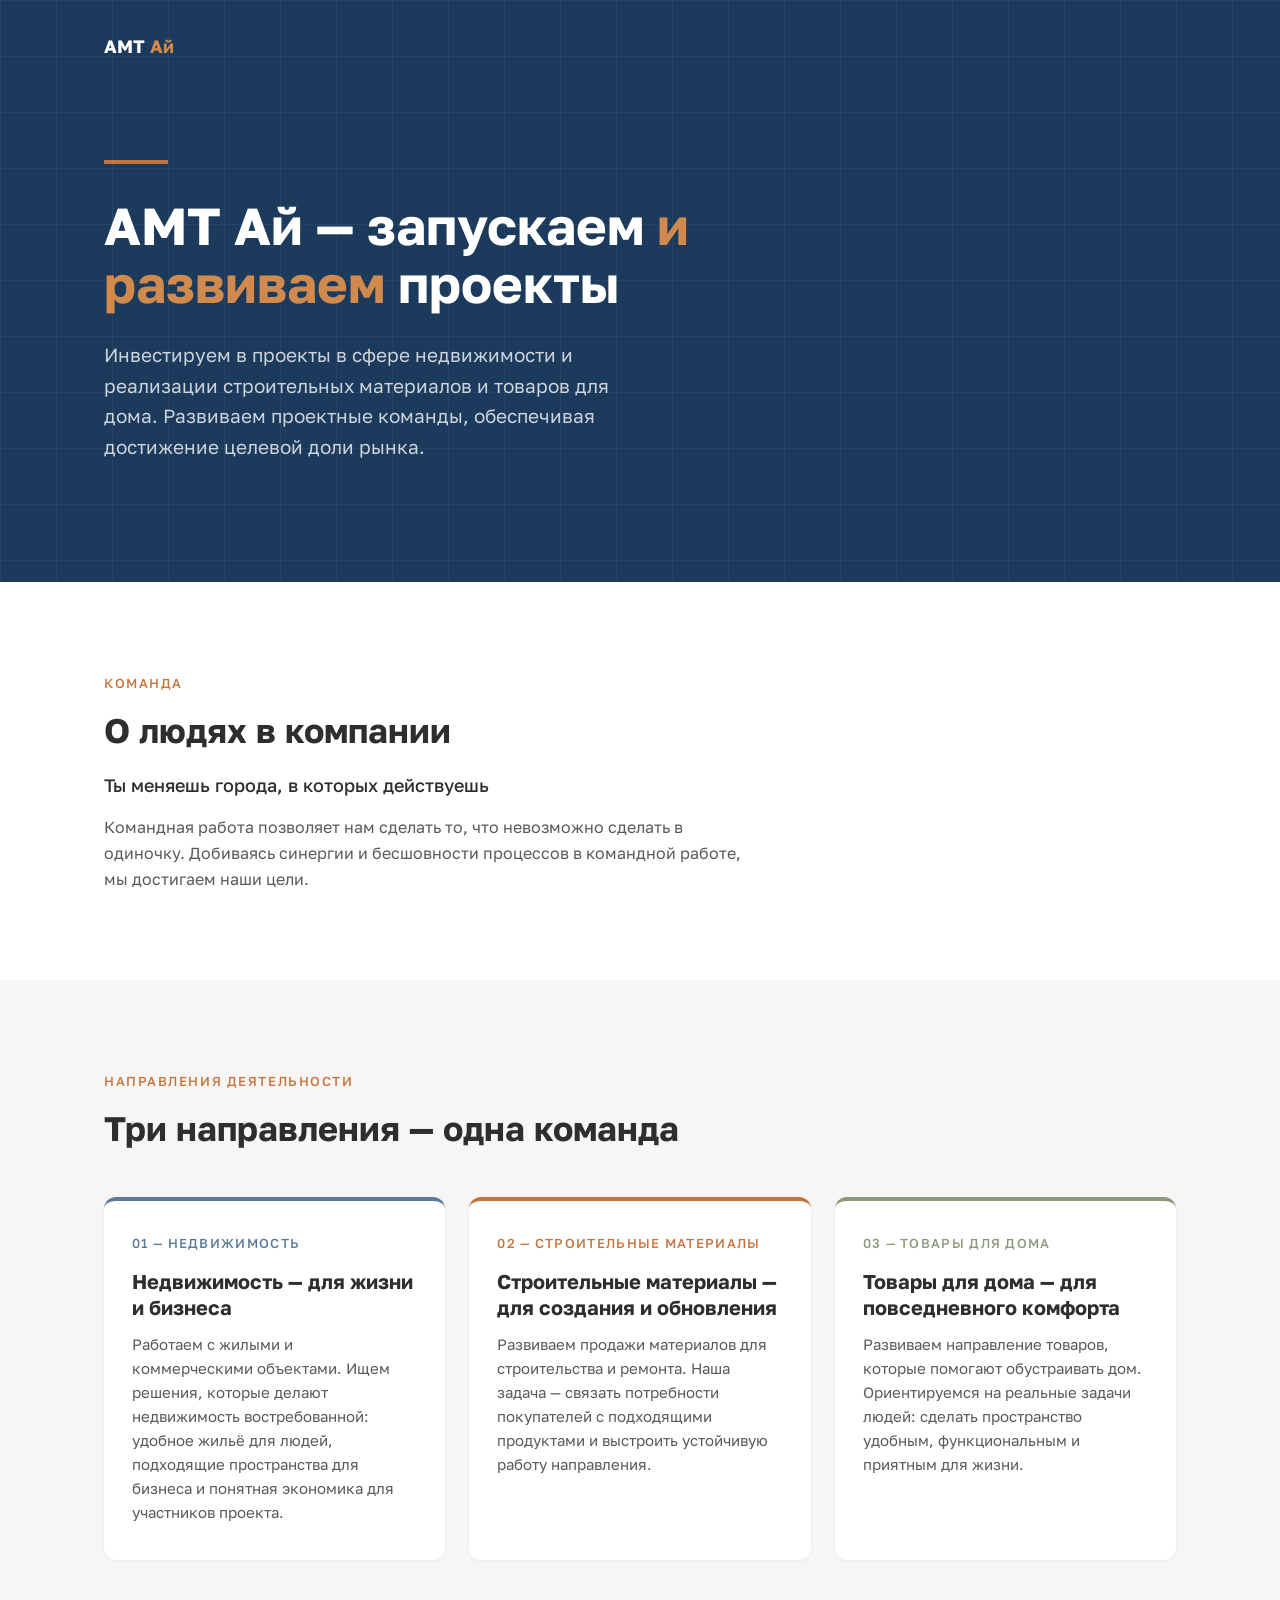
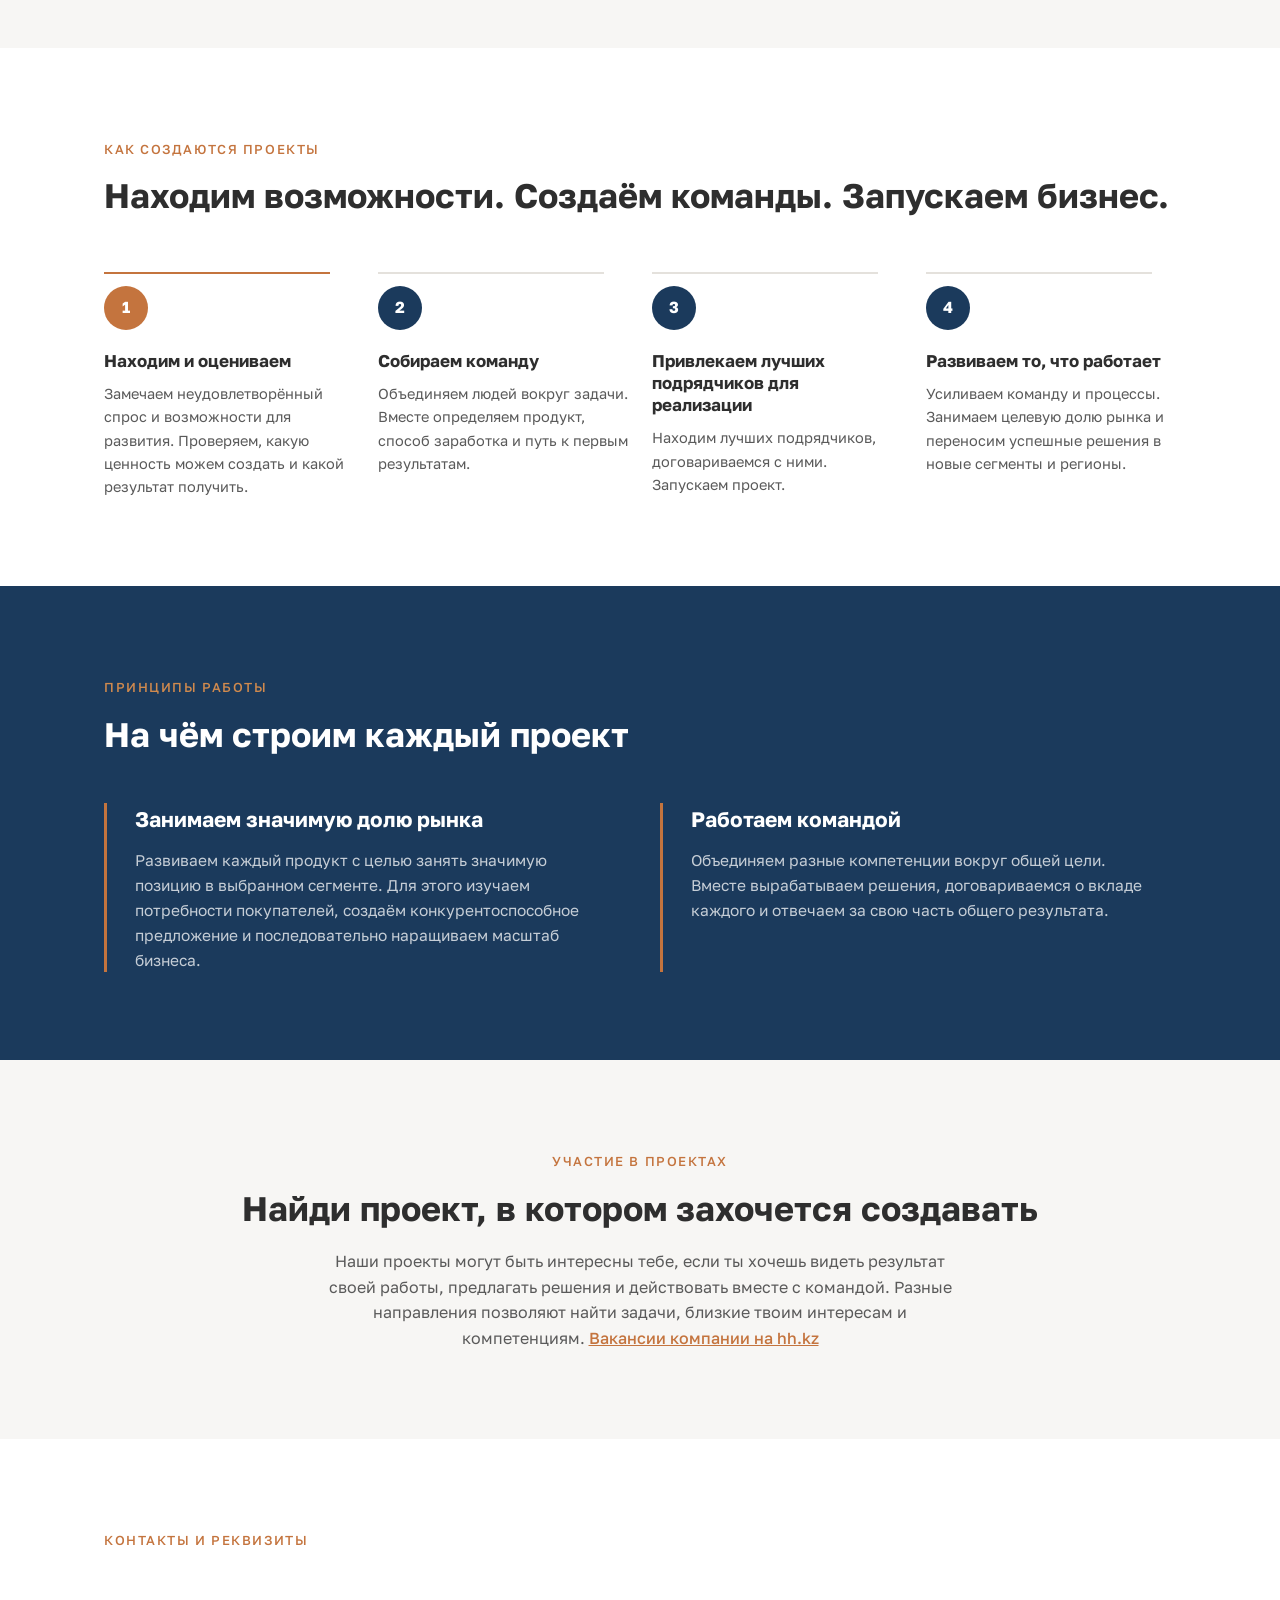
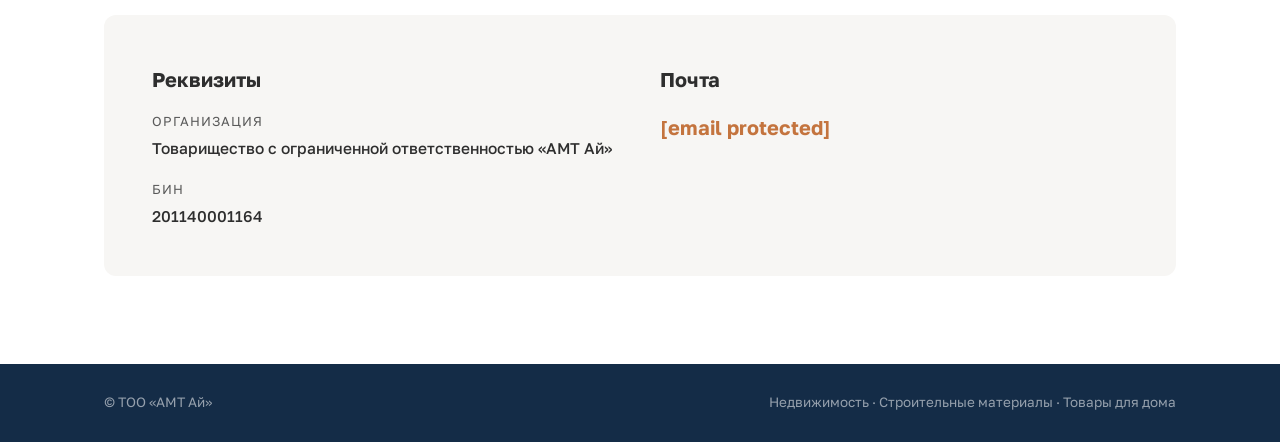
==== index.html @ 1045386e "Add files via upload" ====
<!DOCTYPE html>
<html lang="ru">
<head>
<meta charset="UTF-8">
<meta name="viewport" content="width=device-width, initial-scale=1.0">
<title>АМТ Ай — запускаем и развиваем проекты</title>
<link rel="preconnect" href="https://fonts.googleapis.com">
<link rel="preconnect" href="https://fonts.gstatic.com" crossorigin>
<link href="https://fonts.googleapis.com/css2?family=Golos+Text:wght@400;500;700&display=swap" rel="stylesheet">
<style>
  :root {
    --navy: #1B3A5C;
    --navy-dark: #142C47;
    --terra: #C4743E;
    --terra-light: #D08A4E;
    --steel: #5B7A99;
    --sage: #8A9A7B;
    --bg-warm: #F7F6F4;
    --text: #2E2E2E;
    --text-muted: #5A5A5A;
    --white: #FFFFFF;
  }
  * { margin: 0; padding: 0; box-sizing: border-box; }
  body {
    font-family: 'Golos Text', 'Segoe UI', Arial, sans-serif;
    color: var(--text);
    background: var(--white);
    line-height: 1.6;
  }
  .container { max-width: 1120px; margin: 0 auto; padding: 0 24px; }
  section { padding: 88px 0; }
  .section-label {
    display: inline-block;
    font-size: 13px;
    letter-spacing: 0.12em;
    text-transform: uppercase;
    color: var(--terra);
    margin-bottom: 16px;
    font-weight: 500;
  }
  h2 { font-size: 34px; line-height: 1.2; font-weight: 700; margin-bottom: 20px; }
  h2 + .lead { font-size: 18px; color: var(--text-muted); max-width: 640px; }
  p.body-text { color: var(--text-muted); max-width: 640px; }

  /* ---------- 1. Hero ---------- */
  .hero {
    background: var(--navy);
    color: var(--white);
    padding: 0;
    position: relative;
    overflow: hidden;
  }
  .hero::before {
    content: "";
    position: absolute; inset: 0;
    background-image:
      linear-gradient(rgba(255,255,255,0.05) 1px, transparent 1px),
      linear-gradient(90deg, rgba(255,255,255,0.05) 1px, transparent 1px);
    background-size: 56px 56px;
    pointer-events: none;
  }
  .hero-inner {
    position: relative;
    padding: 160px 24px 120px;
    max-width: 1120px;
    margin: 0 auto;
  }
  .hero .brand {
    position: absolute;
    top: 32px; left: 24px;
    font-size: 18px; font-weight: 700;
    color: var(--white);
  }
  .hero .brand span { color: var(--terra-light); }
  .hero h1 { font-size: 52px; line-height: 1.12; font-weight: 700; max-width: 720px; margin-bottom: 28px; }
  .hero h1 em { font-style: normal; color: var(--terra-light); }
  .hero p { font-size: 19px; color: rgba(255,255,255,0.78); max-width: 560px; }
  .hero-rule { width: 64px; height: 4px; background: var(--terra); margin-bottom: 32px; }

  /* ---------- 2. People ---------- */
  .people { background: var(--white); }
  .people-grid { display: grid; grid-template-columns: 1fr; gap: 64px; align-items: center; }

  /* ---------- 3. Directions ---------- */
  .directions { background: var(--bg-warm); }
  .cards { display: grid; grid-template-columns: repeat(3, 1fr); gap: 24px; margin-top: 48px; }
  .card {
    background: var(--white);
    border-radius: 12px;
    padding: 32px 28px 36px;
    border-top: 4px solid var(--steel);
    box-shadow: 0 1px 3px rgba(27,58,92,0.06);
  }
  .card.c2 { border-top-color: var(--terra); }
  .card.c3 { border-top-color: var(--sage); }
  .card-mark { font-size: 13px; font-weight: 500; letter-spacing: 0.1em; text-transform: uppercase; margin-bottom: 14px; }
  .card.c1 .card-mark { color: var(--steel); }
  .card.c2 .card-mark { color: var(--terra); }
  .card.c3 .card-mark { color: var(--sage); }
  .card h3 { font-size: 20px; font-weight: 700; margin-bottom: 12px; line-height: 1.3; }
  .card p { font-size: 15px; color: var(--text-muted); }

  /* ---------- 4. Process ---------- */
  .process { background: var(--white); }
  .steps { display: grid; grid-template-columns: repeat(4, 1fr); gap: 24px; margin-top: 56px; position: relative; }
  .step { padding-top: 28px; position: relative; }
  .step::before {
    content: "";
    position: absolute; top: 0; left: 0; right: 24px;
    height: 2px; background: #E4E1DC;
  }
  .step:first-child::before { background: var(--terra); }
  .step-num {
    width: 44px; height: 44px; border-radius: 50%;
    background: var(--navy); color: var(--white);
    display: flex; align-items: center; justify-content: center;
    font-weight: 700; font-size: 16px;
    margin: -14px 0 20px;
    position: relative; z-index: 1;
  }
  .step:first-child .step-num { background: var(--terra); }
  .step h4 { font-size: 17px; font-weight: 700; margin-bottom: 10px; line-height: 1.3; }
  .step p { font-size: 14.5px; color: var(--text-muted); }

  /* ---------- 5. Principles ---------- */
  .principles { background: var(--navy); color: var(--white); }
  .principles .section-label { color: var(--terra-light); }
  .principles h2 { color: var(--white); }
  .principles-grid { display: grid; grid-template-columns: 1fr 1fr; gap: 40px; margin-top: 48px; }
  .principle {
    border-left: 3px solid var(--terra);
    padding-left: 28px;
  }
  .principle h3 { font-size: 21px; font-weight: 700; margin-bottom: 12px; }
  .principle p { color: rgba(255,255,255,0.75); font-size: 15.5px; max-width: 460px; }

  /* ---------- 6. Participation ---------- */
  .participate { background: var(--bg-warm); text-align: center; }
  .participate p { margin: 0 auto; }

  /* ---------- 7. Contacts ---------- */
  .contacts { background: var(--white); }
  .contacts-box {
    background: var(--bg-warm);
    border-radius: 12px;
    padding: 48px;
    display: grid; grid-template-columns: 1fr 1fr; gap: 40px;
    margin-top: 48px;
  }
  .contacts-box h3 { font-size: 20px; font-weight: 700; margin-bottom: 16px; }
  .contacts-box dl { font-size: 15.5px; }
  .contacts-box dt { color: var(--text-muted); font-size: 13px; text-transform: uppercase; letter-spacing: 0.08em; margin-bottom: 4px; margin-top: 18px; }
  .contacts-box dt:first-child { margin-top: 0; }
  .contacts-box dd { font-weight: 500; }
  .contacts-box a { color: var(--terra); text-decoration: none; font-size: 20px; font-weight: 700; }
  .contacts-box a:hover { text-decoration: underline; }

  footer {
    background: var(--navy-dark);
    color: rgba(255,255,255,0.55);
    font-size: 13.5px;
    padding: 28px 0;
  }
  footer .container { display: flex; justify-content: space-between; flex-wrap: wrap; gap: 12px; }

  @media (max-width: 900px) {
    section { padding: 64px 0; }
    .hero h1 { font-size: 36px; }
    .hero-inner { padding: 120px 24px 80px; }
    .people-grid, .principles-grid, .contacts-box { grid-template-columns: 1fr; }
    .cards { grid-template-columns: 1fr; }
    .steps { grid-template-columns: 1fr 1fr; }
    h2 { font-size: 28px; }
  }
  @media (max-width: 560px) {
    .steps { grid-template-columns: 1fr; }
  }
</style>
<base target="_blank">
</head>
<body>

<!-- Раздел 1 -->
<section class="hero">
  <div class="hero-inner">
    <div class="brand">АМТ <span>Ай</span></div>
    <div class="hero-rule"></div>
    <h1>АМТ Ай — запускаем <em>и развиваем</em> проекты</h1>
    <p>Инвестируем в проекты в сфере недвижимости и реализации строительных материалов и товаров для дома. Развиваем проектные команды, обеспечивая достижение целевой доли рынка.</p>
  </div>
</section>

<!-- Раздел 2 -->
<section class="people">
  <div class="container people-grid">
    <div>
      <span class="section-label">Команда</span>
      <h2>О людях в компании</h2>
      <p class="body-text" style="font-size:18px; font-weight:500; color:var(--text); margin-bottom:16px;">Ты меняешь города, в которых действуешь</p>
      <p class="body-text">Командная работа позволяет нам сделать то, что невозможно сделать в одиночку. Добиваясь синергии и бесшовности процессов в командной работе, мы достигаем наши цели.</p>
    </div>
  </div>
</section>

<!-- Раздел 3 -->
<section class="directions">
  <div class="container">
    <span class="section-label">Направления деятельности</span>
    <h2>Три направления — одна команда</h2>
    <div class="cards">
      <div class="card c1">
        <div class="card-mark">01 — Недвижимость</div>
        <h3>Недвижимость — для жизни и бизнеса</h3>
        <p>Работаем с жилыми и коммерческими объектами. Ищем решения, которые делают недвижимость востребованной: удобное жильё для людей, подходящие пространства для бизнеса и понятная экономика для участников проекта.</p>
      </div>
      <div class="card c2">
        <div class="card-mark">02 — Строительные материалы</div>
        <h3>Строительные материалы — для создания и обновления</h3>
        <p>Развиваем продажи материалов для строительства и ремонта. Наша задача — связать потребности покупателей с подходящими продуктами и выстроить устойчивую работу направления.</p>
      </div>
      <div class="card c3">
        <div class="card-mark">03 — Товары для дома</div>
        <h3>Товары для дома — для повседневного комфорта</h3>
        <p>Развиваем направление товаров, которые помогают обустраивать дом. Ориентируемся на реальные задачи людей: сделать пространство удобным, функциональным и приятным для жизни.</p>
      </div>
    </div>
  </div>
</section>

<!-- Раздел 4 -->
<section class="process">
  <div class="container">
    <span class="section-label">Как создаются проекты</span>
    <h2>Находим возможности. Создаём команды. Запускаем бизнес.</h2>
    <div class="steps">
      <div class="step">
        <div class="step-num">1</div>
        <h4>Находим и оцениваем</h4>
        <p>Замечаем неудовлетворённый спрос и возможности для развития. Проверяем, какую ценность можем создать и какой результат получить.</p>
      </div>
      <div class="step">
        <div class="step-num">2</div>
        <h4>Собираем команду</h4>
        <p>Объединяем людей вокруг задачи. Вместе определяем продукт, способ заработка и путь к первым результатам.</p>
      </div>
      <div class="step">
        <div class="step-num">3</div>
        <h4>Привлекаем лучших подрядчиков для реализации</h4>
        <p>Находим лучших подрядчиков, договариваемся с ними. Запускаем проект.</p>
      </div>
      <div class="step">
        <div class="step-num">4</div>
        <h4>Развиваем то, что работает</h4>
        <p>Усиливаем команду и процессы. Занимаем целевую долю рынка и переносим успешные решения в новые сегменты и регионы.</p>
      </div>
    </div>
  </div>
</section>

<!-- Раздел 5 -->
<section class="principles">
  <div class="container">
    <span class="section-label">Принципы работы</span>
    <h2>На чём строим каждый проект</h2>
    <div class="principles-grid">
      <div class="principle">
        <h3>Занимаем значимую долю рынка</h3>
        <p>Развиваем каждый продукт с целью занять значимую позицию в выбранном сегменте. Для этого изучаем потребности покупателей, создаём конкурентоспособное предложение и последовательно наращиваем масштаб бизнеса.</p>
      </div>
      <div class="principle">
        <h3>Работаем командой</h3>
        <p>Объединяем разные компетенции вокруг общей цели. Вместе вырабатываем решения, договариваемся о вкладе каждого и отвечаем за свою часть общего результата.</p>
      </div>
    </div>
  </div>
</section>

<!-- Раздел 6 -->
<section class="participate">
  <div class="container">
    <span class="section-label">Участие в проектах</span>
    <h2>Найди проект, в котором захочется создавать</h2>
    <p class="body-text">Наши проекты могут быть интересны тебе, если ты хочешь видеть результат своей работы, предлагать решения и действовать вместе с командой. Разные направления позволяют найти задачи, близкие твоим интересам и компетенциям. <a href="https://hh.kz/employer/12506091?hhtmFrom=vacancy_search_list&amp;tab=VACANCIES" style="color:var(--terra); font-weight:500;">Вакансии компании на hh.kz</a></p>
  </div>
</section>

<!-- Раздел 7 -->
<section class="contacts">
  <div class="container">
    <span class="section-label">Контакты и реквизиты</span>
    <div class="contacts-box">
      <div>
        <h3>Реквизиты</h3>
        <dl>
          <dt>Организация</dt>
          <dd>Товарищество с ограниченной ответственностью «АМТ Ай»</dd>
          <dt>БИН</dt>
          <dd>201140001164</dd>
        </dl>
      </div>
      <div>
        <h3>Почта</h3>
        <a href="/cdn-cgi/l/email-protection#7910171f163918140d541810571a1614"><span class="__cf_email__" data-cfemail="5a33343c351a3b372e773b3374393537">[email&#160;protected]</span></a>
      </div>
    </div>
  </div>
</section>

<footer>
  <div class="container">
    <span>© ТОО «АМТ Ай»</span>
    <span>Недвижимость · Строительные материалы · Товары для дома</span>
  </div>
</footer>

<script data-cfasync="false" src="/cdn-cgi/scripts/5c5dd728/cloudflare-static/email-decode.min.js"></script></body>
</html>
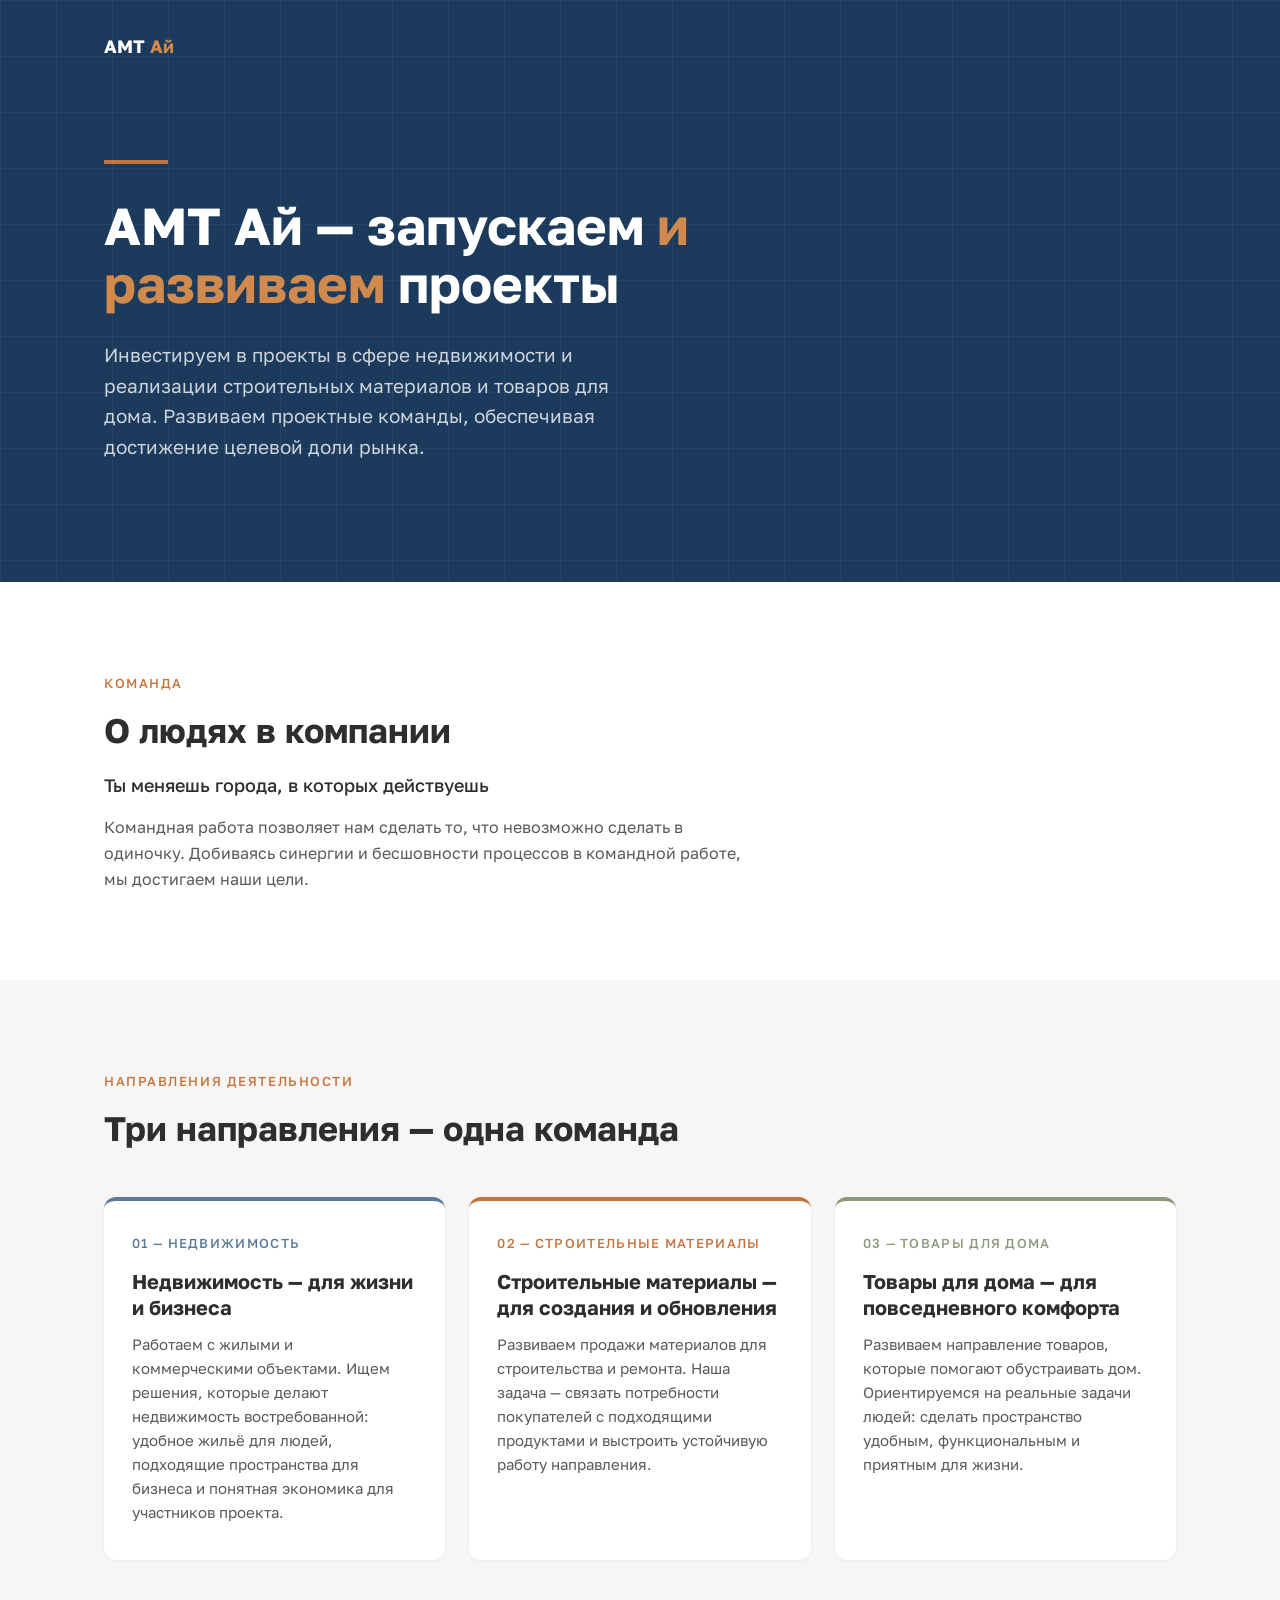
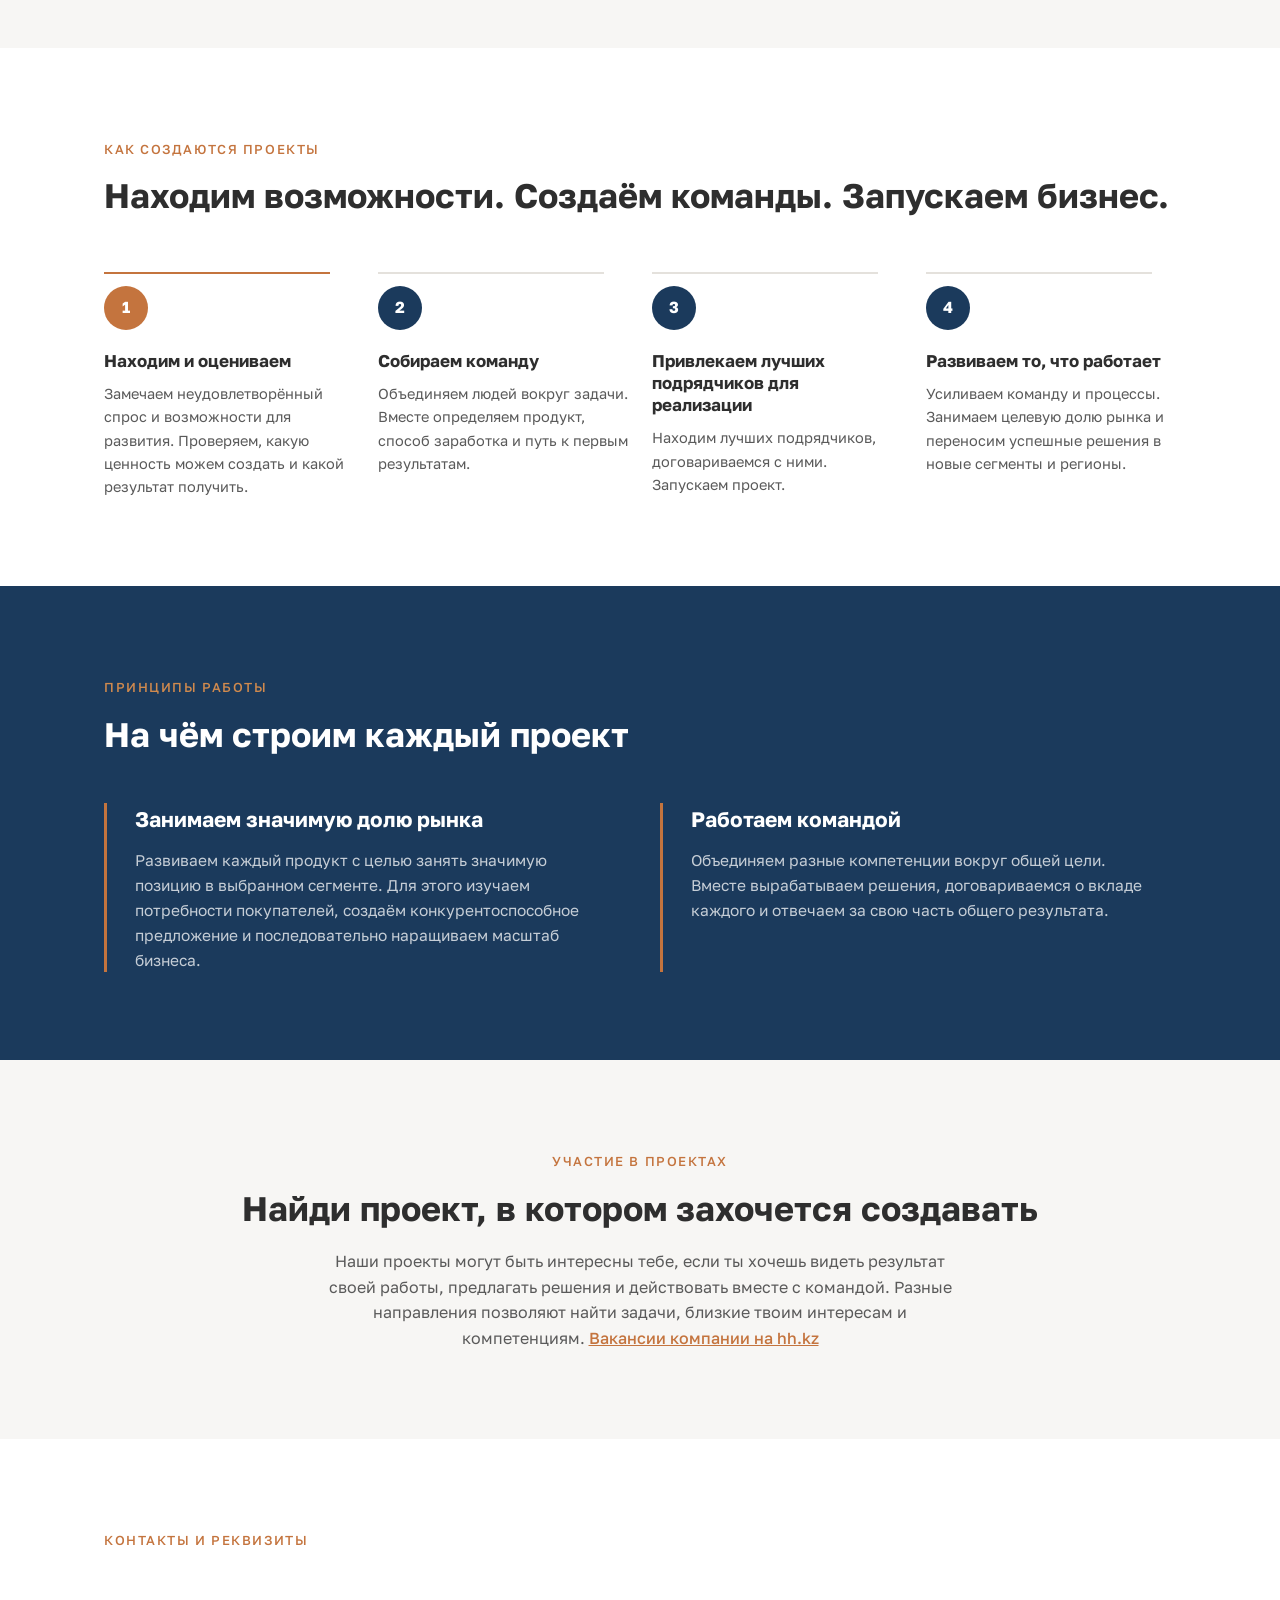
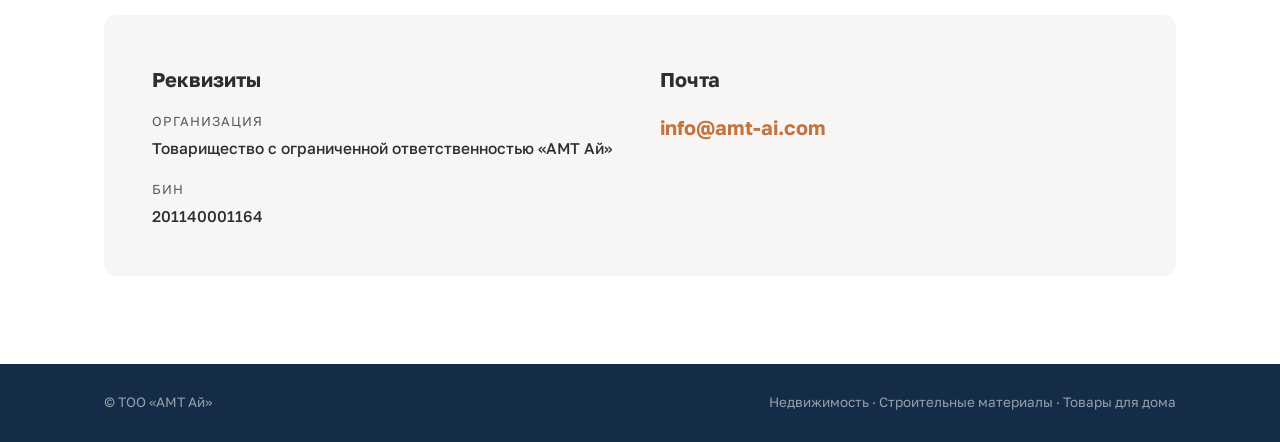
==== commit 1eabab94: "Update email contact link in index.html" ====
--- a/index.html
+++ b/index.html
@@ -300,7 +300,7 @@
       </div>
       <div>
         <h3>Почта</h3>
-        <a href="/cdn-cgi/l/email-protection#7910171f163918140d541810571a1614"><span class="__cf_email__" data-cfemail="5a33343c351a3b372e773b3374393537">[email&#160;protected]</span></a>
+        <a href="mailto:info@amt-ai.com">info@amt-ai.com</a>
       </div>
     </div>
   </div>
@@ -313,5 +313,5 @@
   </div>
 </footer>
 
-<script data-cfasync="false" src="/cdn-cgi/scripts/5c5dd728/cloudflare-static/email-decode.min.js"></script></body>
+</body>
 </html>
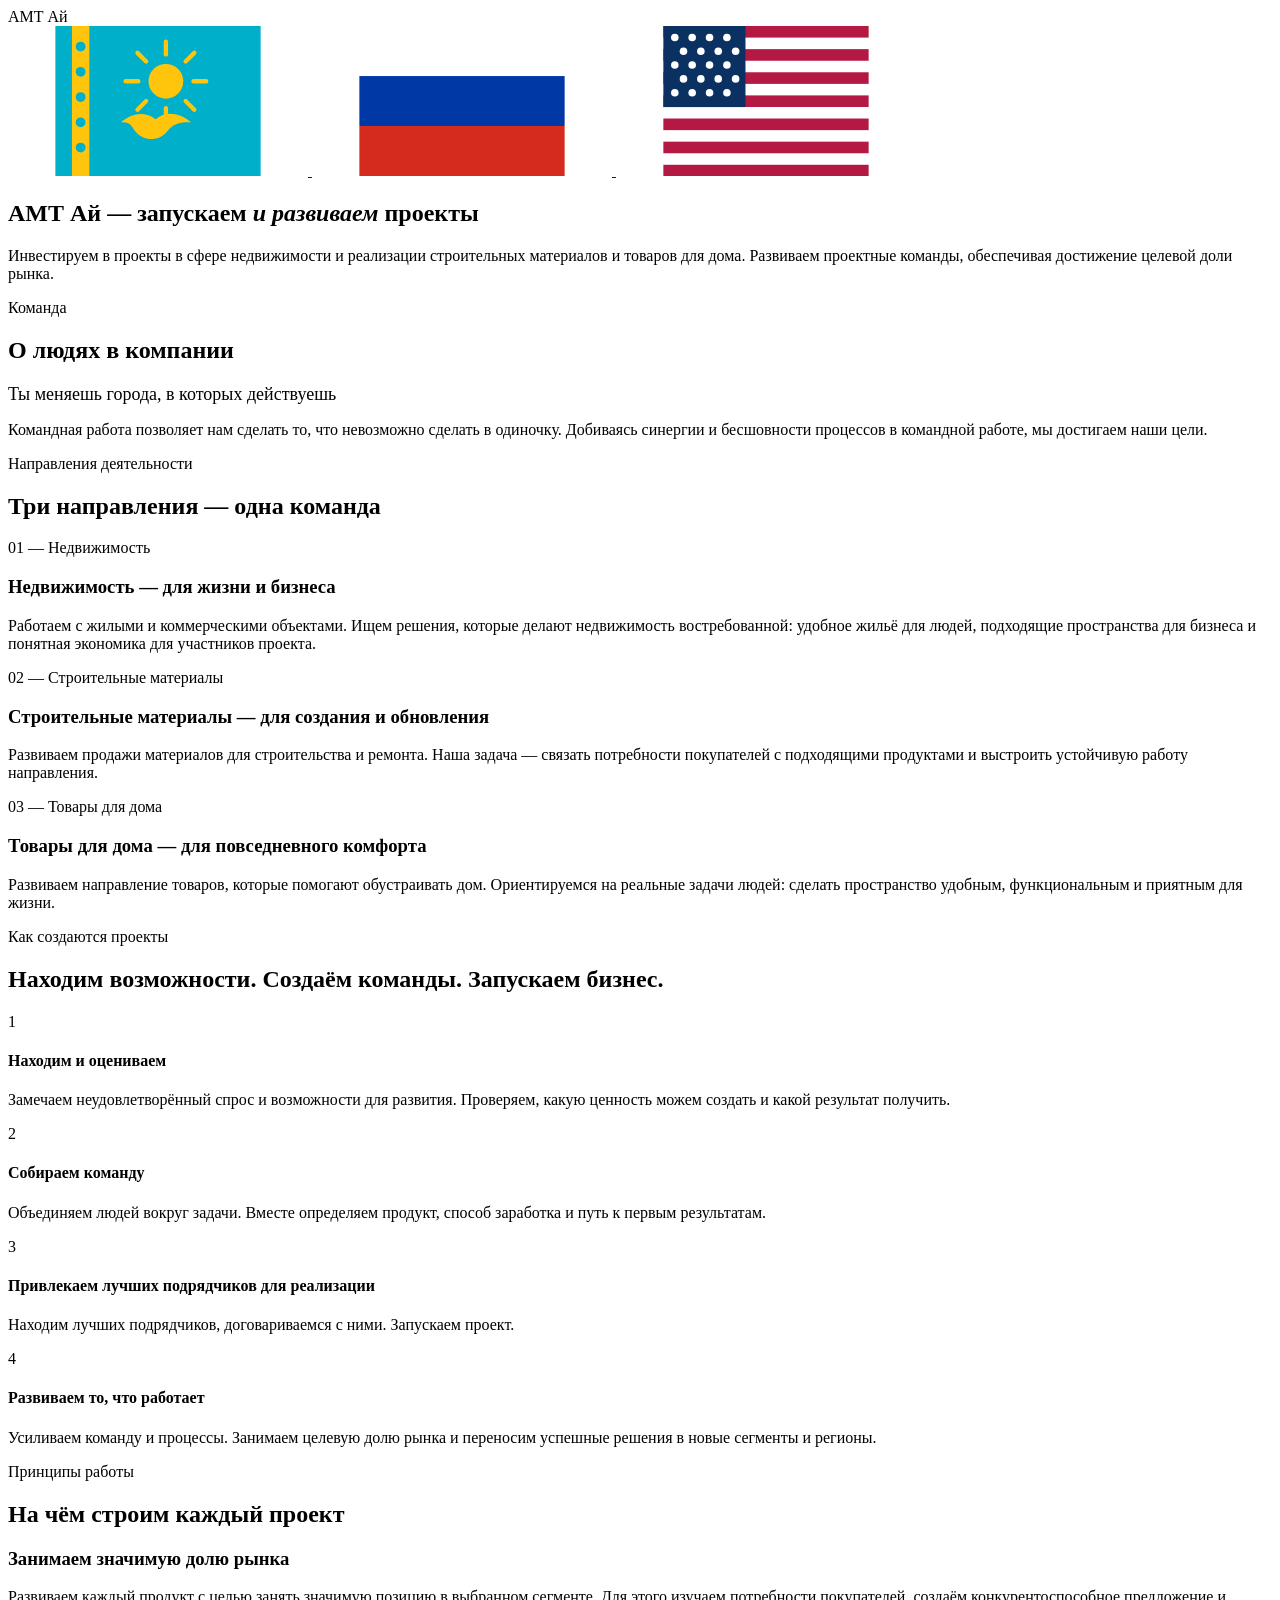
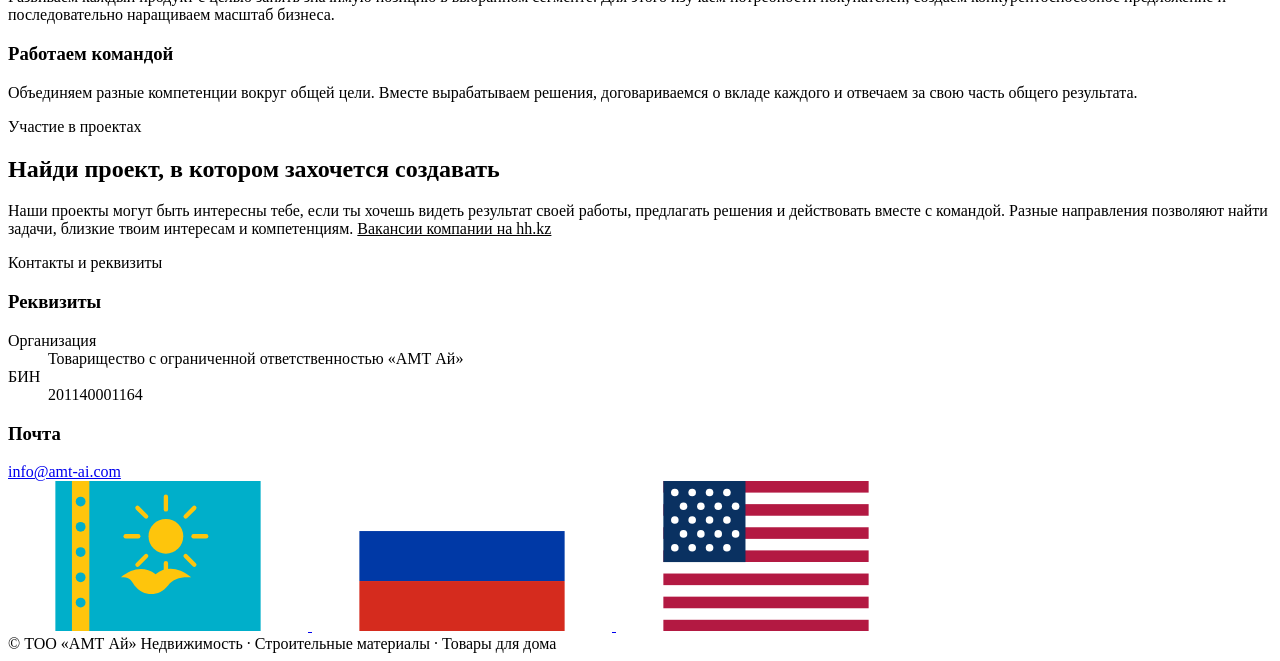
==== commit 2cf453c0: "Add files via upload" ====
--- a/index.html
+++ b/index.html
@@ -4,186 +4,93 @@
 <meta charset="UTF-8">
 <meta name="viewport" content="width=device-width, initial-scale=1.0">
 <title>АМТ Ай — запускаем и развиваем проекты</title>
+<link rel="icon" type="image/svg+xml" href="./favicon.svg">
+<meta name="description" content="АМТ Ай инвестирует в проекты в сфере недвижимости, строительных материалов и товаров для дома, развивает команды и помогает бизнесам занимать целевую долю рынка.">
+<link rel="alternate" hreflang="kk" href="./kk/">
+<link rel="alternate" hreflang="ru" href="./">
+<link rel="alternate" hreflang="en" href="./en/">
+<link rel="alternate" hreflang="x-default" href="./">
 <link rel="preconnect" href="https://fonts.googleapis.com">
 <link rel="preconnect" href="https://fonts.gstatic.com" crossorigin>
 <link href="https://fonts.googleapis.com/css2?family=Golos+Text:wght@400;500;700&display=swap" rel="stylesheet">
-<style>
-  :root {
-    --navy: #1B3A5C;
-    --navy-dark: #142C47;
-    --terra: #C4743E;
-    --terra-light: #D08A4E;
-    --steel: #5B7A99;
-    --sage: #8A9A7B;
-    --bg-warm: #F7F6F4;
-    --text: #2E2E2E;
-    --text-muted: #5A5A5A;
-    --white: #FFFFFF;
-  }
-  * { margin: 0; padding: 0; box-sizing: border-box; }
-  body {
-    font-family: 'Golos Text', 'Segoe UI', Arial, sans-serif;
-    color: var(--text);
-    background: var(--white);
-    line-height: 1.6;
-  }
-  .container { max-width: 1120px; margin: 0 auto; padding: 0 24px; }
-  section { padding: 88px 0; }
-  .section-label {
-    display: inline-block;
-    font-size: 13px;
-    letter-spacing: 0.12em;
-    text-transform: uppercase;
-    color: var(--terra);
-    margin-bottom: 16px;
-    font-weight: 500;
-  }
-  h2 { font-size: 34px; line-height: 1.2; font-weight: 700; margin-bottom: 20px; }
-  h2 + .lead { font-size: 18px; color: var(--text-muted); max-width: 640px; }
-  p.body-text { color: var(--text-muted); max-width: 640px; }
-
-  /* ---------- 1. Hero ---------- */
-  .hero {
-    background: var(--navy);
-    color: var(--white);
-    padding: 0;
-    position: relative;
-    overflow: hidden;
-  }
-  .hero::before {
-    content: "";
-    position: absolute; inset: 0;
-    background-image:
-      linear-gradient(rgba(255,255,255,0.05) 1px, transparent 1px),
-      linear-gradient(90deg, rgba(255,255,255,0.05) 1px, transparent 1px);
-    background-size: 56px 56px;
-    pointer-events: none;
-  }
-  .hero-inner {
-    position: relative;
-    padding: 160px 24px 120px;
-    max-width: 1120px;
-    margin: 0 auto;
-  }
-  .hero .brand {
-    position: absolute;
-    top: 32px; left: 24px;
-    font-size: 18px; font-weight: 700;
-    color: var(--white);
-  }
-  .hero .brand span { color: var(--terra-light); }
-  .hero h1 { font-size: 52px; line-height: 1.12; font-weight: 700; max-width: 720px; margin-bottom: 28px; }
-  .hero h1 em { font-style: normal; color: var(--terra-light); }
-  .hero p { font-size: 19px; color: rgba(255,255,255,0.78); max-width: 560px; }
-  .hero-rule { width: 64px; height: 4px; background: var(--terra); margin-bottom: 32px; }
-
-  /* ---------- 2. People ---------- */
-  .people { background: var(--white); }
-  .people-grid { display: grid; grid-template-columns: 1fr; gap: 64px; align-items: center; }
-
-  /* ---------- 3. Directions ---------- */
-  .directions { background: var(--bg-warm); }
-  .cards { display: grid; grid-template-columns: repeat(3, 1fr); gap: 24px; margin-top: 48px; }
-  .card {
-    background: var(--white);
-    border-radius: 12px;
-    padding: 32px 28px 36px;
-    border-top: 4px solid var(--steel);
-    box-shadow: 0 1px 3px rgba(27,58,92,0.06);
-  }
-  .card.c2 { border-top-color: var(--terra); }
-  .card.c3 { border-top-color: var(--sage); }
-  .card-mark { font-size: 13px; font-weight: 500; letter-spacing: 0.1em; text-transform: uppercase; margin-bottom: 14px; }
-  .card.c1 .card-mark { color: var(--steel); }
-  .card.c2 .card-mark { color: var(--terra); }
-  .card.c3 .card-mark { color: var(--sage); }
-  .card h3 { font-size: 20px; font-weight: 700; margin-bottom: 12px; line-height: 1.3; }
-  .card p { font-size: 15px; color: var(--text-muted); }
-
-  /* ---------- 4. Process ---------- */
-  .process { background: var(--white); }
-  .steps { display: grid; grid-template-columns: repeat(4, 1fr); gap: 24px; margin-top: 56px; position: relative; }
-  .step { padding-top: 28px; position: relative; }
-  .step::before {
-    content: "";
-    position: absolute; top: 0; left: 0; right: 24px;
-    height: 2px; background: #E4E1DC;
-  }
-  .step:first-child::before { background: var(--terra); }
-  .step-num {
-    width: 44px; height: 44px; border-radius: 50%;
-    background: var(--navy); color: var(--white);
-    display: flex; align-items: center; justify-content: center;
-    font-weight: 700; font-size: 16px;
-    margin: -14px 0 20px;
-    position: relative; z-index: 1;
-  }
-  .step:first-child .step-num { background: var(--terra); }
-  .step h4 { font-size: 17px; font-weight: 700; margin-bottom: 10px; line-height: 1.3; }
-  .step p { font-size: 14.5px; color: var(--text-muted); }
-
-  /* ---------- 5. Principles ---------- */
-  .principles { background: var(--navy); color: var(--white); }
-  .principles .section-label { color: var(--terra-light); }
-  .principles h2 { color: var(--white); }
-  .principles-grid { display: grid; grid-template-columns: 1fr 1fr; gap: 40px; margin-top: 48px; }
-  .principle {
-    border-left: 3px solid var(--terra);
-    padding-left: 28px;
-  }
-  .principle h3 { font-size: 21px; font-weight: 700; margin-bottom: 12px; }
-  .principle p { color: rgba(255,255,255,0.75); font-size: 15.5px; max-width: 460px; }
-
-  /* ---------- 6. Participation ---------- */
-  .participate { background: var(--bg-warm); text-align: center; }
-  .participate p { margin: 0 auto; }
-
-  /* ---------- 7. Contacts ---------- */
-  .contacts { background: var(--white); }
-  .contacts-box {
-    background: var(--bg-warm);
-    border-radius: 12px;
-    padding: 48px;
-    display: grid; grid-template-columns: 1fr 1fr; gap: 40px;
-    margin-top: 48px;
-  }
-  .contacts-box h3 { font-size: 20px; font-weight: 700; margin-bottom: 16px; }
-  .contacts-box dl { font-size: 15.5px; }
-  .contacts-box dt { color: var(--text-muted); font-size: 13px; text-transform: uppercase; letter-spacing: 0.08em; margin-bottom: 4px; margin-top: 18px; }
-  .contacts-box dt:first-child { margin-top: 0; }
-  .contacts-box dd { font-weight: 500; }
-  .contacts-box a { color: var(--terra); text-decoration: none; font-size: 20px; font-weight: 700; }
-  .contacts-box a:hover { text-decoration: underline; }
-
-  footer {
-    background: var(--navy-dark);
-    color: rgba(255,255,255,0.55);
-    font-size: 13.5px;
-    padding: 28px 0;
-  }
-  footer .container { display: flex; justify-content: space-between; flex-wrap: wrap; gap: 12px; }
-
-  @media (max-width: 900px) {
-    section { padding: 64px 0; }
-    .hero h1 { font-size: 36px; }
-    .hero-inner { padding: 120px 24px 80px; }
-    .people-grid, .principles-grid, .contacts-box { grid-template-columns: 1fr; }
-    .cards { grid-template-columns: 1fr; }
-    .steps { grid-template-columns: 1fr 1fr; }
-    h2 { font-size: 28px; }
-  }
-  @media (max-width: 560px) {
-    .steps { grid-template-columns: 1fr; }
-  }
-</style>
-<base target="_blank">
+<link rel="stylesheet" href="./styles.css">
+<script src="./settings.js" defer></script>
 </head>
 <body>
+
+<svg width="0" height="0" style="position:absolute" aria-hidden="true" focusable="false">
+  <defs>
+    <symbol id="flag-kk" viewBox="0 0 26 19">
+      <rect width="26" height="19" fill="#00AFCA"></rect>
+      <rect x="2.1" width="2.2" height="19" fill="#FEC50C"></rect>
+      <g fill="#00AFCA">
+        <circle cx="3.2" cy="2.6" r="0.62"></circle>
+        <circle cx="3.2" cy="5.8" r="0.62"></circle>
+        <circle cx="3.2" cy="9" r="0.62"></circle>
+        <circle cx="3.2" cy="12.2" r="0.62"></circle>
+        <circle cx="3.2" cy="15.4" r="0.62"></circle>
+      </g>
+      <g stroke="#FEC50C" stroke-width="0.55" stroke-linecap="round">
+        <line x1="14" y1="3.6" x2="14" y2="2"></line>
+        <line x1="14" y1="10.4" x2="14" y2="12"></line>
+        <line x1="10.5" y1="7" x2="8.9" y2="7"></line>
+        <line x1="17.5" y1="7" x2="19.1" y2="7"></line>
+        <line x1="11.5" y1="4.5" x2="10.4" y2="3.4"></line>
+        <line x1="16.5" y1="4.5" x2="17.6" y2="3.4"></line>
+        <line x1="11.5" y1="9.5" x2="10.4" y2="10.6"></line>
+        <line x1="16.5" y1="9.5" x2="17.6" y2="10.6"></line>
+      </g>
+      <circle cx="14" cy="7" r="2.2" fill="#FEC50C"></circle>
+      <path d="M8.3 12.2c1.5-1.2 3-1.4 4.4-.4 1.3-1 2.9-.9 4.5.4-1.3-.1-2.3.2-2.9 1-1.2 1.5-3.1 1.5-4.3 0-.5-.8-.7-1-1.7-1Z" fill="#FEC50C"></path>
+    </symbol>
+    <symbol id="flag-ru" viewBox="0 0 26 19">
+      <rect width="26" height="19" fill="#FFFFFF"></rect>
+      <rect y="6.34" width="26" height="6.33" fill="#0039A6"></rect>
+      <rect y="12.67" width="26" height="6.33" fill="#D52B1E"></rect>
+    </symbol>
+    <symbol id="flag-us" viewBox="0 0 26 19">
+      <rect width="26" height="19" fill="#FFFFFF"></rect>
+      <g fill="#B31942">
+        <rect width="26" height="1.47"></rect>
+        <rect y="2.93" width="26" height="1.47"></rect>
+        <rect y="5.86" width="26" height="1.47"></rect>
+        <rect y="8.79" width="26" height="1.47"></rect>
+        <rect y="11.72" width="26" height="1.47"></rect>
+        <rect y="14.65" width="26" height="1.47"></rect>
+        <rect y="17.58" width="26" height="1.42"></rect>
+      </g>
+      <rect width="10.4" height="10.27" fill="#0A3161"></rect>
+      <g fill="#FFFFFF">
+        <circle cx="1.45" cy="1.45" r="0.48"></circle><circle cx="3.65" cy="1.45" r="0.48"></circle><circle cx="5.85" cy="1.45" r="0.48"></circle><circle cx="8.05" cy="1.45" r="0.48"></circle>
+        <circle cx="2.55" cy="3.2" r="0.48"></circle><circle cx="4.75" cy="3.2" r="0.48"></circle><circle cx="6.95" cy="3.2" r="0.48"></circle><circle cx="9.15" cy="3.2" r="0.48"></circle>
+        <circle cx="1.45" cy="4.95" r="0.48"></circle><circle cx="3.65" cy="4.95" r="0.48"></circle><circle cx="5.85" cy="4.95" r="0.48"></circle><circle cx="8.05" cy="4.95" r="0.48"></circle>
+        <circle cx="2.55" cy="6.7" r="0.48"></circle><circle cx="4.75" cy="6.7" r="0.48"></circle><circle cx="6.95" cy="6.7" r="0.48"></circle><circle cx="9.15" cy="6.7" r="0.48"></circle>
+        <circle cx="1.45" cy="8.45" r="0.48"></circle><circle cx="3.65" cy="8.45" r="0.48"></circle><circle cx="5.85" cy="8.45" r="0.48"></circle><circle cx="8.05" cy="8.45" r="0.48"></circle>
+      </g>
+    </symbol>
+  </defs>
+</svg>
+
+<header class="site-topline">
+  <div class="topline-inner">
+    <div class="brand">АМТ <span>Ай</span></div>
+    <nav class="language-switcher" aria-label="Выбор языка">
+      <a class="language-link" href="./kk/" hreflang="kk" aria-label="Казахская версия">
+        <svg class="flag-icon" aria-hidden="true" focusable="false"><use href="#flag-kk"></use></svg>
+      </a>
+      <a class="language-link is-active" href="./index.html" hreflang="ru" aria-current="page" aria-label="Русская версия">
+        <svg class="flag-icon" aria-hidden="true" focusable="false"><use href="#flag-ru"></use></svg>
+      </a>
+      <a class="language-link" href="./en/" hreflang="en" aria-label="Английская версия (США)">
+        <svg class="flag-icon" aria-hidden="true" focusable="false"><use href="#flag-us"></use></svg>
+      </a>
+    </nav>
+  </div>
+</header>
 
 <!-- Раздел 1 -->
 <section class="hero">
   <div class="hero-inner">
-    <div class="brand">АМТ <span>Ай</span></div>
     <div class="hero-rule"></div>
     <h1>АМТ Ай — запускаем <em>и развиваем</em> проекты</h1>
     <p>Инвестируем в проекты в сфере недвижимости и реализации строительных материалов и товаров для дома. Развиваем проектные команды, обеспечивая достижение целевой доли рынка.</p>
@@ -280,7 +187,7 @@
   <div class="container">
     <span class="section-label">Участие в проектах</span>
     <h2>Найди проект, в котором захочется создавать</h2>
-    <p class="body-text">Наши проекты могут быть интересны тебе, если ты хочешь видеть результат своей работы, предлагать решения и действовать вместе с командой. Разные направления позволяют найти задачи, близкие твоим интересам и компетенциям. <a href="https://hh.kz/employer/12506091?hhtmFrom=vacancy_search_list&amp;tab=VACANCIES" style="color:var(--terra); font-weight:500;">Вакансии компании на hh.kz</a></p>
+    <p class="body-text">Наши проекты могут быть интересны тебе, если ты хочешь видеть результат своей работы, предлагать решения и действовать вместе с командой. Разные направления позволяют найти задачи, близкие твоим интересам и компетенциям. <a href="https://hh.kz/employer/12506091?hhtmFrom=vacancy_search_list&amp;tab=VACANCIES" target="_blank" rel="noopener" style="color:var(--terra); font-weight:500;">Вакансии компании на hh.kz</a></p>
   </div>
 </section>
 
@@ -308,8 +215,21 @@
 
 <footer>
   <div class="container">
-    <span>© ТОО «АМТ Ай»</span>
-    <span>Недвижимость · Строительные материалы · Товары для дома</span>
+    <nav class="language-switcher" aria-label="Выбор языка">
+      <a class="language-link" href="./kk/" hreflang="kk" aria-label="Казахская версия">
+        <svg class="flag-icon" aria-hidden="true" focusable="false"><use href="#flag-kk"></use></svg>
+      </a>
+      <a class="language-link is-active" href="./index.html" hreflang="ru" aria-current="page" aria-label="Русская версия">
+        <svg class="flag-icon" aria-hidden="true" focusable="false"><use href="#flag-ru"></use></svg>
+      </a>
+      <a class="language-link" href="./en/" hreflang="en" aria-label="Английская версия (США)">
+        <svg class="flag-icon" aria-hidden="true" focusable="false"><use href="#flag-us"></use></svg>
+      </a>
+    </nav>
+    <div class="footer-meta">
+      <span>© ТОО «АМТ Ай»</span>
+      <span>Недвижимость · Строительные материалы · Товары для дома</span>
+    </div>
   </div>
 </footer>
 
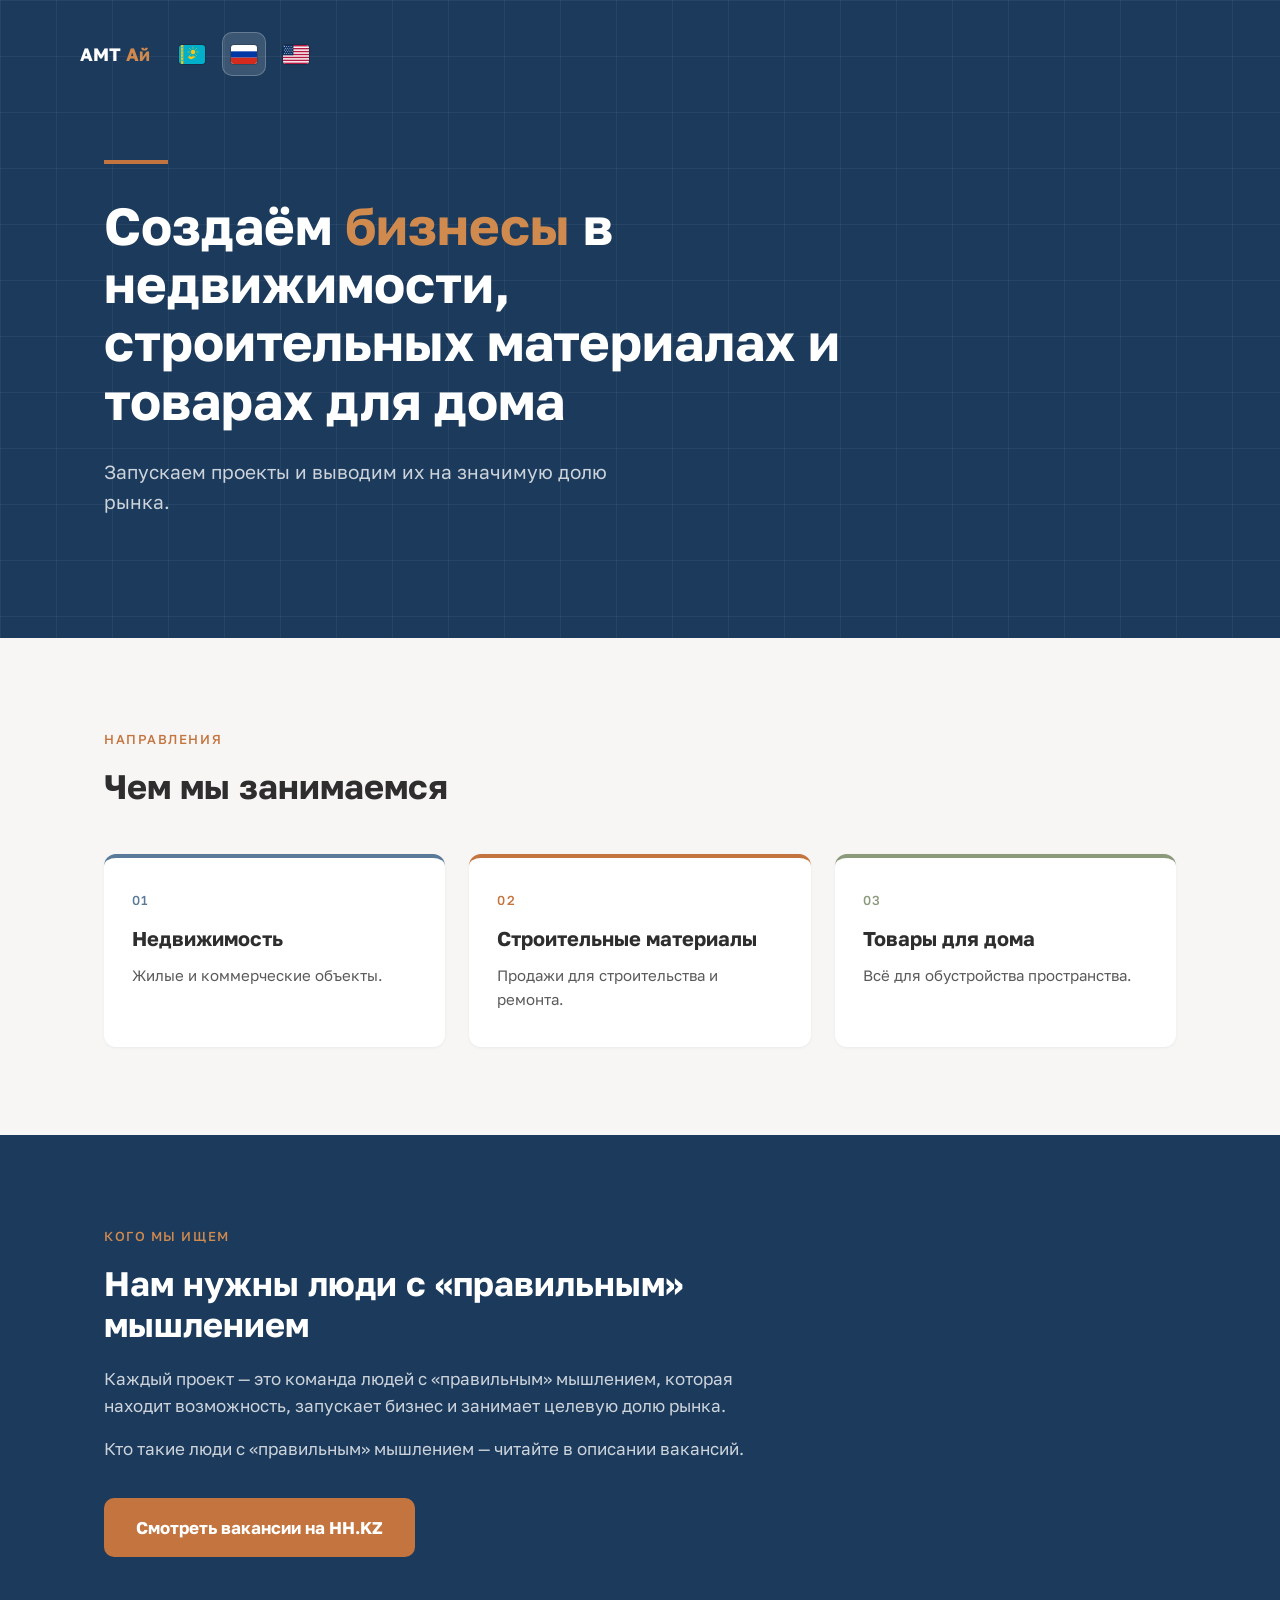
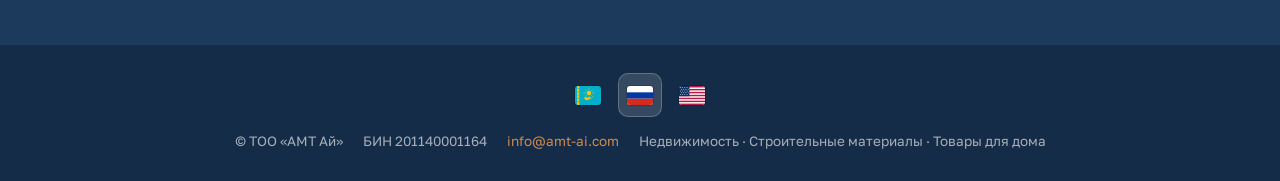
==== commit ac0c99df: "Add files via upload" ====
--- a/index.html
+++ b/index.html
@@ -3,9 +3,9 @@
 <head>
 <meta charset="UTF-8">
 <meta name="viewport" content="width=device-width, initial-scale=1.0">
-<title>АМТ Ай — запускаем и развиваем проекты</title>
+<title>АМТ Ай — создаём бизнесы</title>
 <link rel="icon" type="image/svg+xml" href="./favicon.svg">
-<meta name="description" content="АМТ Ай инвестирует в проекты в сфере недвижимости, строительных материалов и товаров для дома, развивает команды и помогает бизнесам занимать целевую долю рынка.">
+<meta name="description" content="АМТ Ай создаёт бизнесы в недвижимости, строительных материалах и товарах для дома. Запускаем проекты и выводим их на значимую долю рынка. Нам нужны люди с «правильным» мышлением.">
 <link rel="alternate" hreflang="kk" href="./kk/">
 <link rel="alternate" hreflang="ru" href="./">
 <link rel="alternate" hreflang="en" href="./en/">
@@ -92,124 +92,44 @@
 <section class="hero">
   <div class="hero-inner">
     <div class="hero-rule"></div>
-    <h1>АМТ Ай — запускаем <em>и развиваем</em> проекты</h1>
-    <p>Инвестируем в проекты в сфере недвижимости и реализации строительных материалов и товаров для дома. Развиваем проектные команды, обеспечивая достижение целевой доли рынка.</p>
+    <h1>Создаём <em>бизнесы</em> в недвижимости, строительных материалах и товарах для дома</h1>
+    <p>Запускаем проекты и выводим их на значимую долю рынка.</p>
   </div>
 </section>
 
 <!-- Раздел 2 -->
-<section class="people">
-  <div class="container people-grid">
-    <div>
-      <span class="section-label">Команда</span>
-      <h2>О людях в компании</h2>
-      <p class="body-text" style="font-size:18px; font-weight:500; color:var(--text); margin-bottom:16px;">Ты меняешь города, в которых действуешь</p>
-      <p class="body-text">Командная работа позволяет нам сделать то, что невозможно сделать в одиночку. Добиваясь синергии и бесшовности процессов в командной работе, мы достигаем наши цели.</p>
+<section class="directions">
+  <div class="container">
+    <span class="section-label">Направления</span>
+    <h2>Чем мы занимаемся</h2>
+    <div class="cards">
+      <div class="card c1">
+        <div class="card-mark">01</div>
+        <h3>Недвижимость</h3>
+        <p>Жилые и коммерческие объекты.</p>
+      </div>
+      <div class="card c2">
+        <div class="card-mark">02</div>
+        <h3>Строительные материалы</h3>
+        <p>Продажи для строительства и ремонта.</p>
+      </div>
+      <div class="card c3">
+        <div class="card-mark">03</div>
+        <h3>Товары для дома</h3>
+        <p>Всё для обустройства пространства.</p>
+      </div>
     </div>
   </div>
 </section>
 
 <!-- Раздел 3 -->
-<section class="directions">
+<section class="hiring">
   <div class="container">
-    <span class="section-label">Направления деятельности</span>
-    <h2>Три направления — одна команда</h2>
-    <div class="cards">
-      <div class="card c1">
-        <div class="card-mark">01 — Недвижимость</div>
-        <h3>Недвижимость — для жизни и бизнеса</h3>
-        <p>Работаем с жилыми и коммерческими объектами. Ищем решения, которые делают недвижимость востребованной: удобное жильё для людей, подходящие пространства для бизнеса и понятная экономика для участников проекта.</p>
-      </div>
-      <div class="card c2">
-        <div class="card-mark">02 — Строительные материалы</div>
-        <h3>Строительные материалы — для создания и обновления</h3>
-        <p>Развиваем продажи материалов для строительства и ремонта. Наша задача — связать потребности покупателей с подходящими продуктами и выстроить устойчивую работу направления.</p>
-      </div>
-      <div class="card c3">
-        <div class="card-mark">03 — Товары для дома</div>
-        <h3>Товары для дома — для повседневного комфорта</h3>
-        <p>Развиваем направление товаров, которые помогают обустраивать дом. Ориентируемся на реальные задачи людей: сделать пространство удобным, функциональным и приятным для жизни.</p>
-      </div>
-    </div>
-  </div>
-</section>
-
-<!-- Раздел 4 -->
-<section class="process">
-  <div class="container">
-    <span class="section-label">Как создаются проекты</span>
-    <h2>Находим возможности. Создаём команды. Запускаем бизнес.</h2>
-    <div class="steps">
-      <div class="step">
-        <div class="step-num">1</div>
-        <h4>Находим и оцениваем</h4>
-        <p>Замечаем неудовлетворённый спрос и возможности для развития. Проверяем, какую ценность можем создать и какой результат получить.</p>
-      </div>
-      <div class="step">
-        <div class="step-num">2</div>
-        <h4>Собираем команду</h4>
-        <p>Объединяем людей вокруг задачи. Вместе определяем продукт, способ заработка и путь к первым результатам.</p>
-      </div>
-      <div class="step">
-        <div class="step-num">3</div>
-        <h4>Привлекаем лучших подрядчиков для реализации</h4>
-        <p>Находим лучших подрядчиков, договариваемся с ними. Запускаем проект.</p>
-      </div>
-      <div class="step">
-        <div class="step-num">4</div>
-        <h4>Развиваем то, что работает</h4>
-        <p>Усиливаем команду и процессы. Занимаем целевую долю рынка и переносим успешные решения в новые сегменты и регионы.</p>
-      </div>
-    </div>
-  </div>
-</section>
-
-<!-- Раздел 5 -->
-<section class="principles">
-  <div class="container">
-    <span class="section-label">Принципы работы</span>
-    <h2>На чём строим каждый проект</h2>
-    <div class="principles-grid">
-      <div class="principle">
-        <h3>Занимаем значимую долю рынка</h3>
-        <p>Развиваем каждый продукт с целью занять значимую позицию в выбранном сегменте. Для этого изучаем потребности покупателей, создаём конкурентоспособное предложение и последовательно наращиваем масштаб бизнеса.</p>
-      </div>
-      <div class="principle">
-        <h3>Работаем командой</h3>
-        <p>Объединяем разные компетенции вокруг общей цели. Вместе вырабатываем решения, договариваемся о вкладе каждого и отвечаем за свою часть общего результата.</p>
-      </div>
-    </div>
-  </div>
-</section>
-
-<!-- Раздел 6 -->
-<section class="participate">
-  <div class="container">
-    <span class="section-label">Участие в проектах</span>
-    <h2>Найди проект, в котором захочется создавать</h2>
-    <p class="body-text">Наши проекты могут быть интересны тебе, если ты хочешь видеть результат своей работы, предлагать решения и действовать вместе с командой. Разные направления позволяют найти задачи, близкие твоим интересам и компетенциям. <a href="https://hh.kz/employer/12506091?hhtmFrom=vacancy_search_list&amp;tab=VACANCIES" target="_blank" rel="noopener" style="color:var(--terra); font-weight:500;">Вакансии компании на hh.kz</a></p>
-  </div>
-</section>
-
-<!-- Раздел 7 -->
-<section class="contacts">
-  <div class="container">
-    <span class="section-label">Контакты и реквизиты</span>
-    <div class="contacts-box">
-      <div>
-        <h3>Реквизиты</h3>
-        <dl>
-          <dt>Организация</dt>
-          <dd>Товарищество с ограниченной ответственностью «АМТ Ай»</dd>
-          <dt>БИН</dt>
-          <dd>201140001164</dd>
-        </dl>
-      </div>
-      <div>
-        <h3>Почта</h3>
-        <a href="mailto:info@amt-ai.com">info@amt-ai.com</a>
-      </div>
-    </div>
+    <span class="section-label">Кого мы ищем</span>
+    <h2>Нам нужны люди с «правильным» мышлением</h2>
+    <p>Каждый проект — это команда людей с «правильным» мышлением, которая находит возможность, запускает бизнес и занимает целевую долю рынка.</p>
+    <p>Кто такие люди с «правильным» мышлением — читайте в описании вакансий.</p>
+    <a class="cta-button" href="https://hh.kz/employer/12506091?hhtmFrom=vacancy_search_list&amp;tab=VACANCIES" target="_blank" rel="noopener">Смотреть вакансии на HH.KZ</a>
   </div>
 </section>
 
@@ -228,6 +148,8 @@
     </nav>
     <div class="footer-meta">
       <span>© ТОО «АМТ Ай»</span>
+      <span>БИН 201140001164</span>
+      <a href="mailto:info@amt-ai.com">info@amt-ai.com</a>
       <span>Недвижимость · Строительные материалы · Товары для дома</span>
     </div>
   </div>
--- a/styles.css
+++ b/styles.css
@@ -0,0 +1,260 @@
+:root {
+  --navy: #1B3A5C;
+  --navy-dark: #142C47;
+  --terra: #C4743E;
+  --terra-dark: #A95F30;
+  --terra-light: #D08A4E;
+  --steel: #5B7A99;
+  --sage: #8A9A7B;
+  --bg-warm: #F7F6F4;
+  --text: #2E2E2E;
+  --text-muted: #5A5A5A;
+  --white: #FFFFFF;
+}
+
+* { margin: 0; padding: 0; box-sizing: border-box; }
+
+body {
+  font-family: 'Golos Text', 'Segoe UI', Arial, sans-serif;
+  color: var(--text);
+  background: var(--white);
+  line-height: 1.6;
+}
+
+.container { max-width: 1120px; margin: 0 auto; padding: 0 24px; }
+section { padding: 88px 0; }
+
+.section-label {
+  display: inline-block;
+  font-size: 13px;
+  letter-spacing: 0.12em;
+  text-transform: uppercase;
+  color: var(--terra);
+  margin-bottom: 16px;
+  font-weight: 500;
+}
+
+h2 { font-size: 34px; line-height: 1.2; font-weight: 700; margin-bottom: 20px; }
+p.body-text { color: var(--text-muted); max-width: 640px; }
+
+.visually-hidden {
+  position: absolute;
+  width: 1px;
+  height: 1px;
+  padding: 0;
+  margin: -1px;
+  overflow: hidden;
+  clip: rect(0, 0, 0, 0);
+  white-space: nowrap;
+  border: 0;
+}
+
+/* ---------- Header and language switcher ---------- */
+.site-topline {
+  position: absolute;
+  top: 0;
+  left: 0;
+  right: 0;
+  z-index: 2;
+  padding: 32px 24px 0;
+}
+
+.topline-inner {
+  max-width: 1120px;
+  margin: 0 auto;
+  display: flex;
+  align-items: center;
+  gap: 20px;
+}
+
+.brand {
+  font-size: 18px;
+  font-weight: 700;
+  color: var(--white);
+  line-height: 1;
+}
+
+.brand span { color: var(--terra-light); }
+
+/* По умолчанию сайт одноязычный: переключатель скрыт.
+   settings.js добавляет класс body.multilang, когда в настройках
+   включён режим нескольких языков. */
+.language-switcher {
+  display: none;
+  align-items: center;
+  gap: 8px;
+}
+
+body.multilang .language-switcher { display: flex; }
+
+.language-link {
+  width: 44px;
+  height: 44px;
+  border-radius: 10px;
+  display: inline-flex;
+  align-items: center;
+  justify-content: center;
+  text-decoration: none;
+  transition: transform 180ms ease, background-color 180ms ease, box-shadow 180ms ease;
+}
+
+.language-link:hover {
+  transform: translateY(-1px);
+  background: rgba(255, 255, 255, 0.1);
+}
+
+.language-link:active { transform: translateY(0); }
+
+.language-link:focus-visible {
+  outline: 3px solid var(--terra-light);
+  outline-offset: 3px;
+}
+
+.language-link.is-active {
+  background: rgba(255, 255, 255, 0.14);
+  box-shadow: inset 0 0 0 1px rgba(255, 255, 255, 0.22);
+}
+
+.flag-icon {
+  width: 26px;
+  height: 19px;
+  display: block;
+  border-radius: 3px;
+  overflow: hidden;
+  box-shadow: 0 0 0 1px rgba(0, 0, 0, 0.18);
+}
+
+/* ---------- 1. Hero ---------- */
+.hero {
+  background: var(--navy);
+  color: var(--white);
+  padding: 0;
+  position: relative;
+  overflow: hidden;
+}
+
+.hero::before {
+  content: "";
+  position: absolute;
+  inset: 0;
+  background-image:
+    linear-gradient(rgba(255,255,255,0.05) 1px, transparent 1px),
+    linear-gradient(90deg, rgba(255,255,255,0.05) 1px, transparent 1px);
+  background-size: 56px 56px;
+  pointer-events: none;
+}
+
+.hero-inner {
+  position: relative;
+  padding: 160px 24px 120px;
+  max-width: 1120px;
+  margin: 0 auto;
+}
+
+.hero h1 { font-size: 52px; line-height: 1.12; font-weight: 700; max-width: 780px; margin-bottom: 28px; }
+.hero h1 em { font-style: normal; color: var(--terra-light); }
+.hero p { font-size: 19px; color: rgba(255,255,255,0.78); max-width: 560px; }
+.hero-rule { width: 64px; height: 4px; background: var(--terra); margin-bottom: 32px; }
+
+/* ---------- 2. Directions ---------- */
+.directions { background: var(--bg-warm); }
+.cards { display: grid; grid-template-columns: repeat(3, 1fr); gap: 24px; margin-top: 48px; }
+
+.card {
+  background: var(--white);
+  border-radius: 12px;
+  padding: 32px 28px 36px;
+  border-top: 4px solid var(--steel);
+  box-shadow: 0 1px 3px rgba(27,58,92,0.06);
+}
+
+.card.c2 { border-top-color: var(--terra); }
+.card.c3 { border-top-color: var(--sage); }
+.card-mark { font-size: 13px; font-weight: 500; letter-spacing: 0.1em; text-transform: uppercase; margin-bottom: 14px; }
+.card.c1 .card-mark { color: var(--steel); }
+.card.c2 .card-mark { color: var(--terra); }
+.card.c3 .card-mark { color: var(--sage); }
+.card h3 { font-size: 20px; font-weight: 700; margin-bottom: 12px; line-height: 1.3; }
+.card p { font-size: 15px; color: var(--text-muted); }
+
+/* ---------- 3. Hiring ---------- */
+.hiring { background: var(--navy); color: var(--white); }
+.hiring .section-label { color: var(--terra-light); }
+.hiring h2 { color: var(--white); max-width: 720px; }
+.hiring p { color: rgba(255,255,255,0.78); font-size: 17px; max-width: 640px; margin-bottom: 16px; }
+.hiring p:last-of-type { margin-bottom: 0; }
+
+.cta-button {
+  display: inline-block;
+  margin-top: 36px;
+  padding: 16px 32px;
+  background: var(--terra);
+  color: var(--white);
+  font-size: 17px;
+  font-weight: 700;
+  text-decoration: none;
+  border-radius: 10px;
+  transition: transform 180ms ease, background-color 180ms ease;
+}
+
+.cta-button:hover {
+  background: var(--terra-dark);
+  transform: translateY(-1px);
+}
+
+.cta-button:active { transform: translateY(0); }
+
+.cta-button:focus-visible {
+  outline: 3px solid var(--terra-light);
+  outline-offset: 3px;
+}
+
+/* ---------- Footer ---------- */
+footer {
+  background: var(--navy-dark);
+  color: rgba(255,255,255,0.62);
+  font-size: 13.5px;
+  padding: 28px 0;
+}
+
+footer .container {
+  display: flex;
+  flex-direction: column;
+  align-items: center;
+  gap: 14px;
+  text-align: center;
+}
+
+.footer-meta {
+  display: flex;
+  justify-content: center;
+  flex-wrap: wrap;
+  gap: 8px 20px;
+}
+
+.footer-meta a {
+  color: var(--terra-light);
+  text-decoration: none;
+}
+
+.footer-meta a:hover { text-decoration: underline; }
+
+.footer-meta a:focus-visible {
+  outline: 3px solid var(--terra);
+  outline-offset: 3px;
+}
+
+@media (max-width: 900px) {
+  section { padding: 64px 0; }
+  .hero h1 { font-size: 36px; }
+  .hero-inner { padding: 120px 24px 80px; }
+  .cards { grid-template-columns: 1fr; }
+  h2 { font-size: 28px; }
+}
+
+@media (max-width: 560px) {
+  .site-topline { padding-top: 24px; }
+  .topline-inner { gap: 12px; }
+  .language-switcher { gap: 4px; }
+  .cta-button { display: block; text-align: center; }
+}
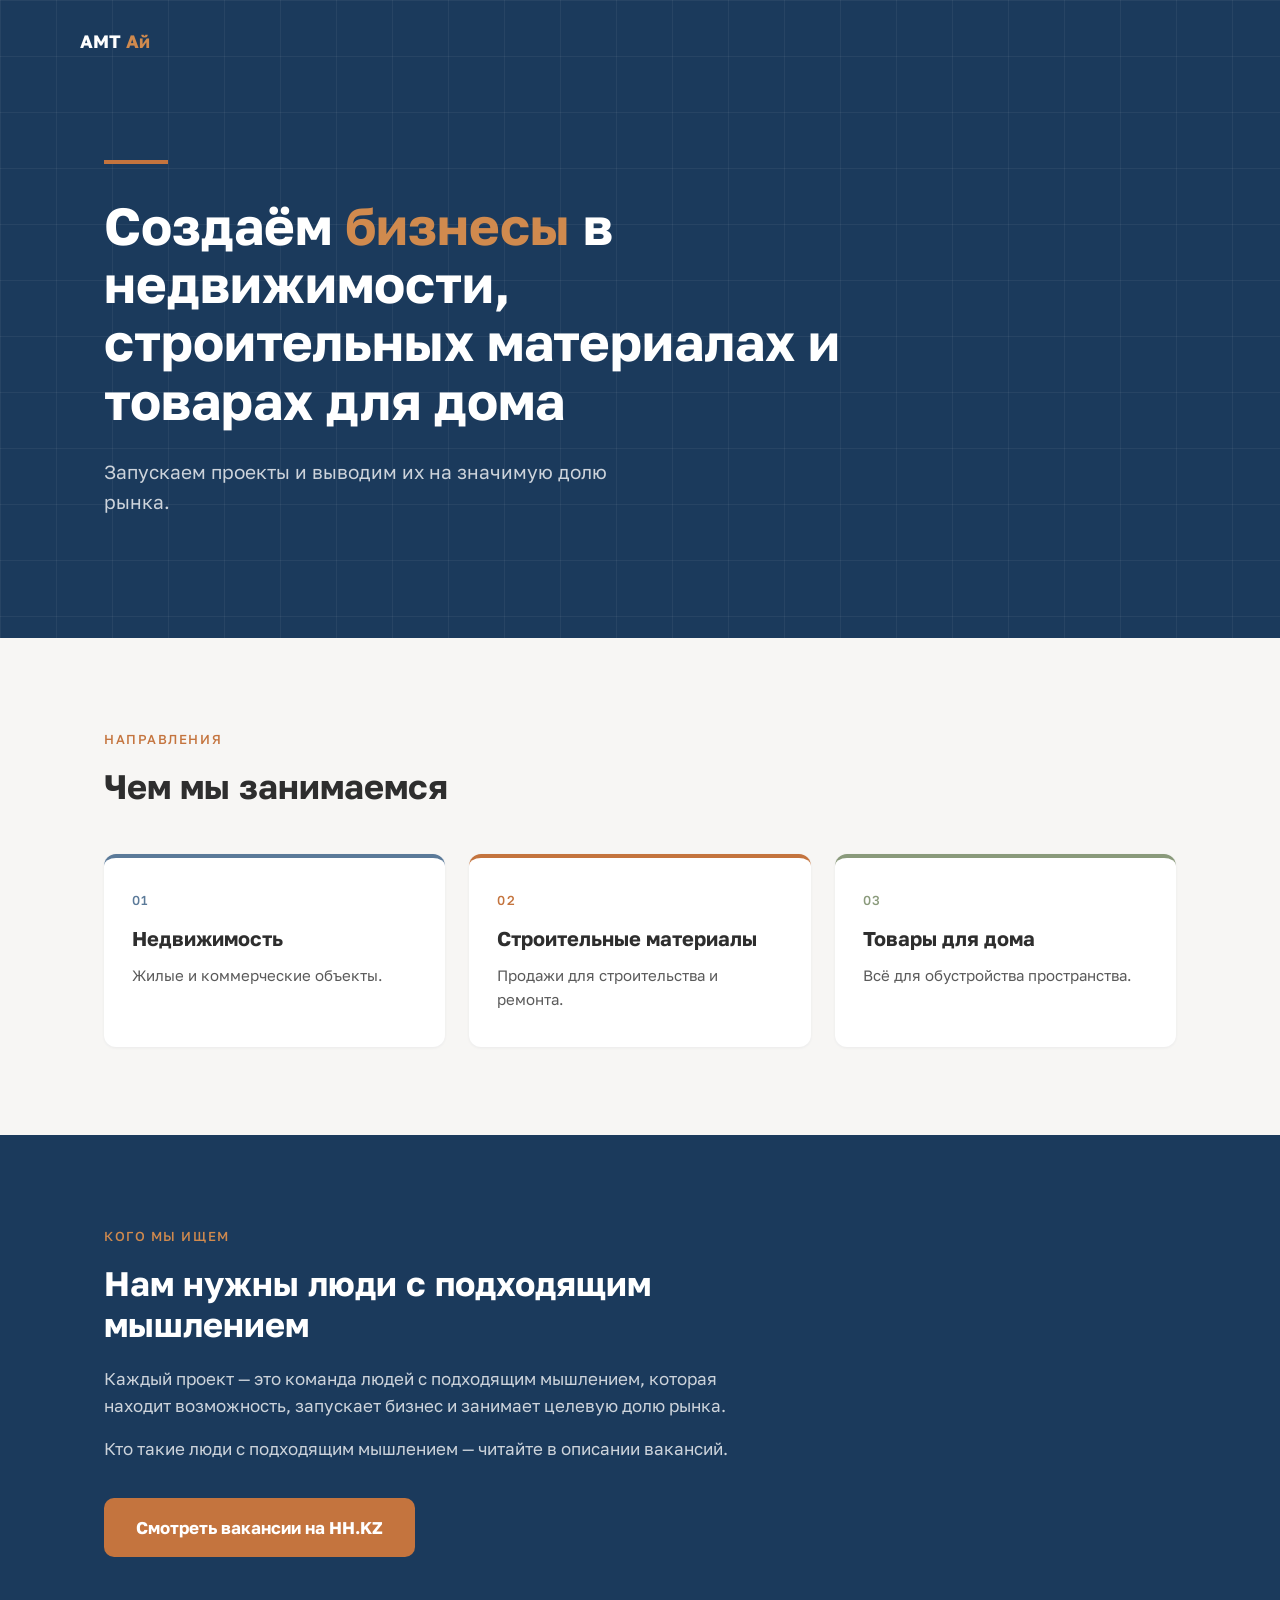
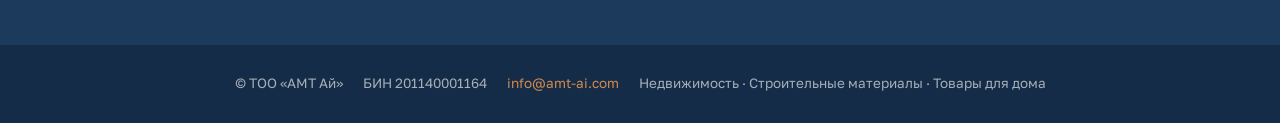
==== commit 40ca0684: "Add files via upload" ====
--- a/index.html
+++ b/index.html
@@ -5,7 +5,7 @@
 <meta name="viewport" content="width=device-width, initial-scale=1.0">
 <title>АМТ Ай — создаём бизнесы</title>
 <link rel="icon" type="image/svg+xml" href="./favicon.svg">
-<meta name="description" content="АМТ Ай создаёт бизнесы в недвижимости, строительных материалах и товарах для дома. Запускаем проекты и выводим их на значимую долю рынка. Нам нужны люди с «правильным» мышлением.">
+<meta name="description" content="АМТ Ай создаёт бизнесы в недвижимости, строительных материалах и товарах для дома. Запускаем проекты и выводим их на значимую долю рынка. Нам нужны люди с подходящим мышлением.">
 <link rel="alternate" hreflang="kk" href="./kk/">
 <link rel="alternate" hreflang="ru" href="./">
 <link rel="alternate" hreflang="en" href="./en/">
@@ -126,9 +126,9 @@
 <section class="hiring">
   <div class="container">
     <span class="section-label">Кого мы ищем</span>
-    <h2>Нам нужны люди с «правильным» мышлением</h2>
-    <p>Каждый проект — это команда людей с «правильным» мышлением, которая находит возможность, запускает бизнес и занимает целевую долю рынка.</p>
-    <p>Кто такие люди с «правильным» мышлением — читайте в описании вакансий.</p>
+    <h2>Нам нужны люди с подходящим мышлением</h2>
+    <p>Каждый проект — это команда людей с подходящим мышлением, которая находит возможность, запускает бизнес и занимает целевую долю рынка.</p>
+    <p>Кто такие люди с подходящим мышлением — читайте в описании вакансий.</p>
     <a class="cta-button" href="https://hh.kz/employer/12506091?hhtmFrom=vacancy_search_list&amp;tab=VACANCIES" target="_blank" rel="noopener">Смотреть вакансии на HH.KZ</a>
   </div>
 </section>
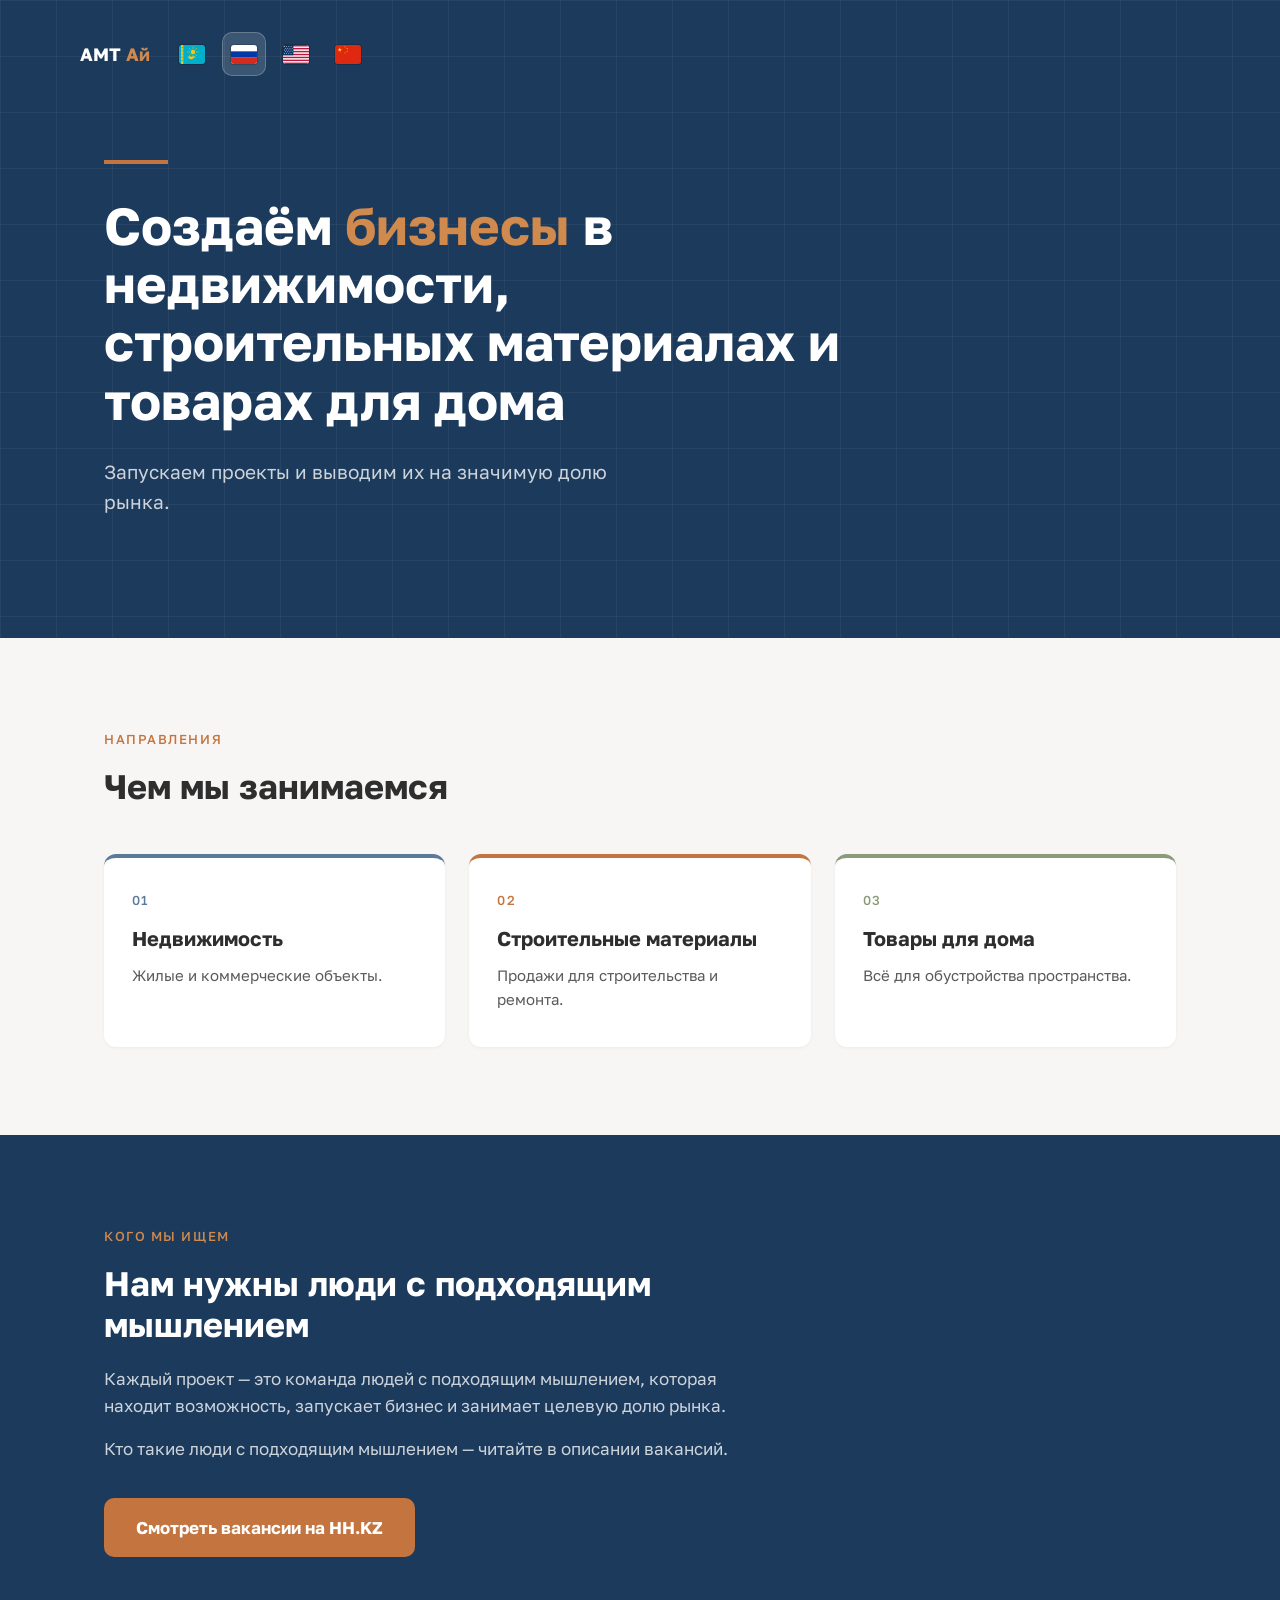
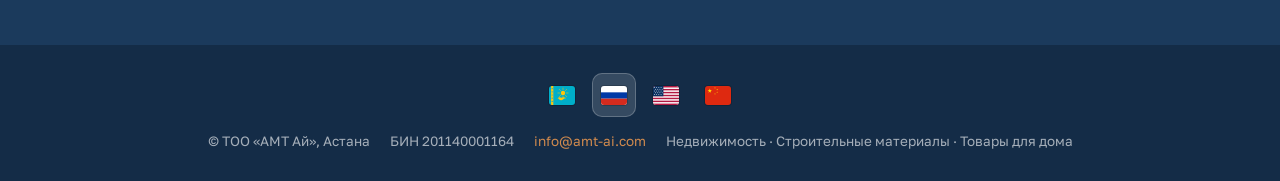
==== commit f2800031: "Update index.html" ====
--- a/index.html
+++ b/index.html
@@ -9,6 +9,7 @@
 <link rel="alternate" hreflang="kk" href="./kk/">
 <link rel="alternate" hreflang="ru" href="./">
 <link rel="alternate" hreflang="en" href="./en/">
+<link rel="alternate" hreflang="zh" href="./ch/">
 <link rel="alternate" hreflang="x-default" href="./">
 <link rel="preconnect" href="https://fonts.googleapis.com">
 <link rel="preconnect" href="https://fonts.gstatic.com" crossorigin>
@@ -68,6 +69,16 @@
         <circle cx="1.45" cy="8.45" r="0.48"></circle><circle cx="3.65" cy="8.45" r="0.48"></circle><circle cx="5.85" cy="8.45" r="0.48"></circle><circle cx="8.05" cy="8.45" r="0.48"></circle>
       </g>
     </symbol>
+    <symbol id="flag-cn" viewBox="0 0 26 19">
+      <rect width="26" height="19" fill="#DE2910"></rect>
+      <g fill="#FFDE00">
+        <polygon points="4.80,2.50 5.32,4.09 6.99,4.09 5.64,5.07 6.15,6.66 4.80,5.68 3.45,6.66 3.96,5.07 2.61,4.09 4.28,4.09"></polygon>
+        <polygon points="10.00,1.10 10.18,1.65 10.76,1.65 10.29,1.99 10.47,2.55 10.00,2.21 9.53,2.55 9.71,1.99 9.24,1.65 9.82,1.65"></polygon>
+        <polygon points="12.20,2.80 12.38,3.35 12.96,3.35 12.49,3.69 12.67,4.25 12.20,3.91 11.73,4.25 11.91,3.69 11.44,3.35 12.02,3.35"></polygon>
+        <polygon points="12.20,5.40 12.38,5.95 12.96,5.95 12.49,6.29 12.67,6.85 12.20,6.51 11.73,6.85 11.91,6.29 11.44,5.95 12.02,5.95"></polygon>
+        <polygon points="10.00,7.10 10.18,7.65 10.76,7.65 10.29,7.99 10.47,8.55 10.00,8.21 9.53,8.55 9.71,7.99 9.24,7.65 9.82,7.65"></polygon>
+      </g>
+    </symbol>
   </defs>
 </svg>
 
@@ -83,6 +94,9 @@
       </a>
       <a class="language-link" href="./en/" hreflang="en" aria-label="Английская версия (США)">
         <svg class="flag-icon" aria-hidden="true" focusable="false"><use href="#flag-us"></use></svg>
+      </a>
+      <a class="language-link" href="./ch/" hreflang="zh" aria-label="Китайская версия">
+        <svg class="flag-icon" aria-hidden="true" focusable="false"><use href="#flag-cn"></use></svg>
       </a>
     </nav>
   </div>
@@ -145,9 +159,12 @@
       <a class="language-link" href="./en/" hreflang="en" aria-label="Английская версия (США)">
         <svg class="flag-icon" aria-hidden="true" focusable="false"><use href="#flag-us"></use></svg>
       </a>
+      <a class="language-link" href="./ch/" hreflang="zh" aria-label="Китайская версия">
+        <svg class="flag-icon" aria-hidden="true" focusable="false"><use href="#flag-cn"></use></svg>
+      </a>
     </nav>
     <div class="footer-meta">
-      <span>© ТОО «АМТ Ай»</span>
+      <span>© ТОО «АМТ Ай», Астана</span>
       <span>БИН 201140001164</span>
       <a href="mailto:info@amt-ai.com">info@amt-ai.com</a>
       <span>Недвижимость · Строительные материалы · Товары для дома</span>
--- a/styles.css
+++ b/styles.css
@@ -15,7 +15,7 @@
 * { margin: 0; padding: 0; box-sizing: border-box; }
 
 body {
-  font-family: 'Golos Text', 'Segoe UI', Arial, sans-serif;
+  font-family: 'Golos Text', 'Noto Sans SC', 'Segoe UI', 'PingFang SC', 'Hiragino Sans GB', 'Microsoft YaHei', Arial, sans-serif;
   color: var(--text);
   background: var(--white);
   line-height: 1.6;
